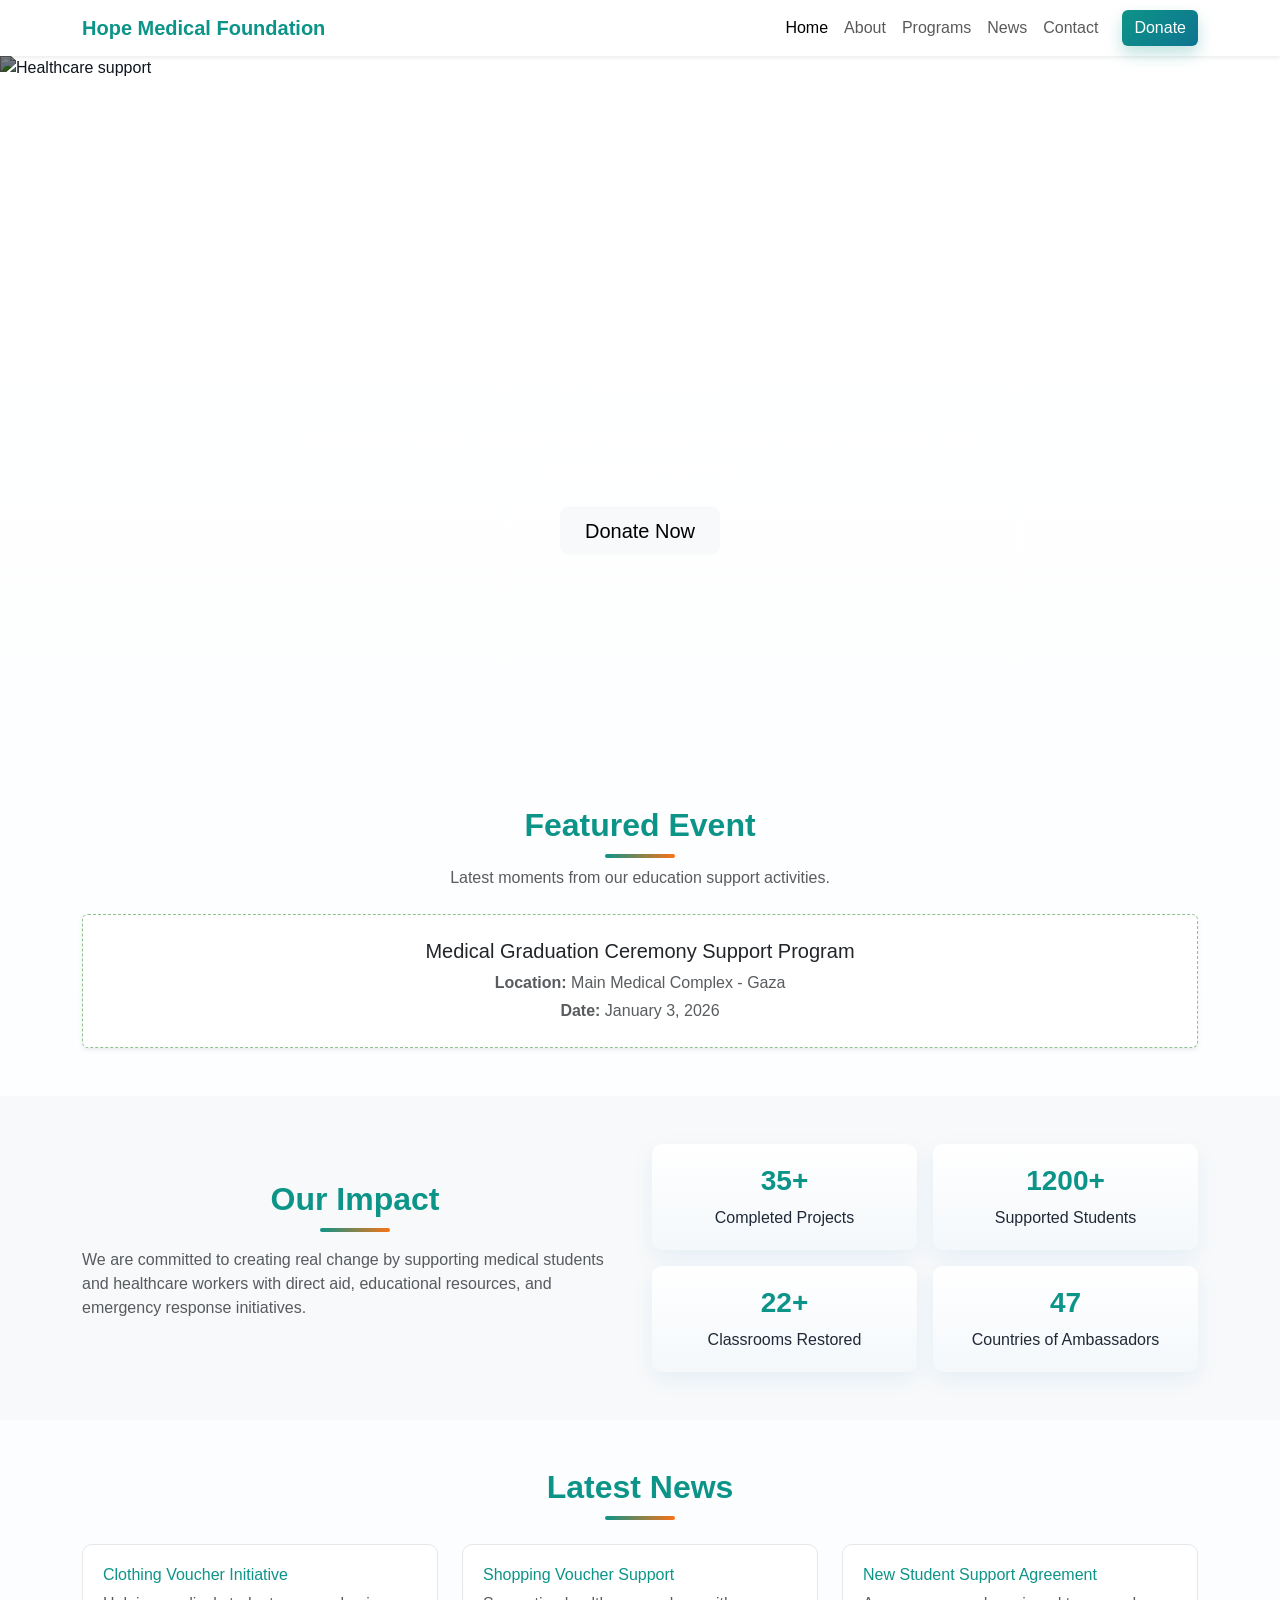
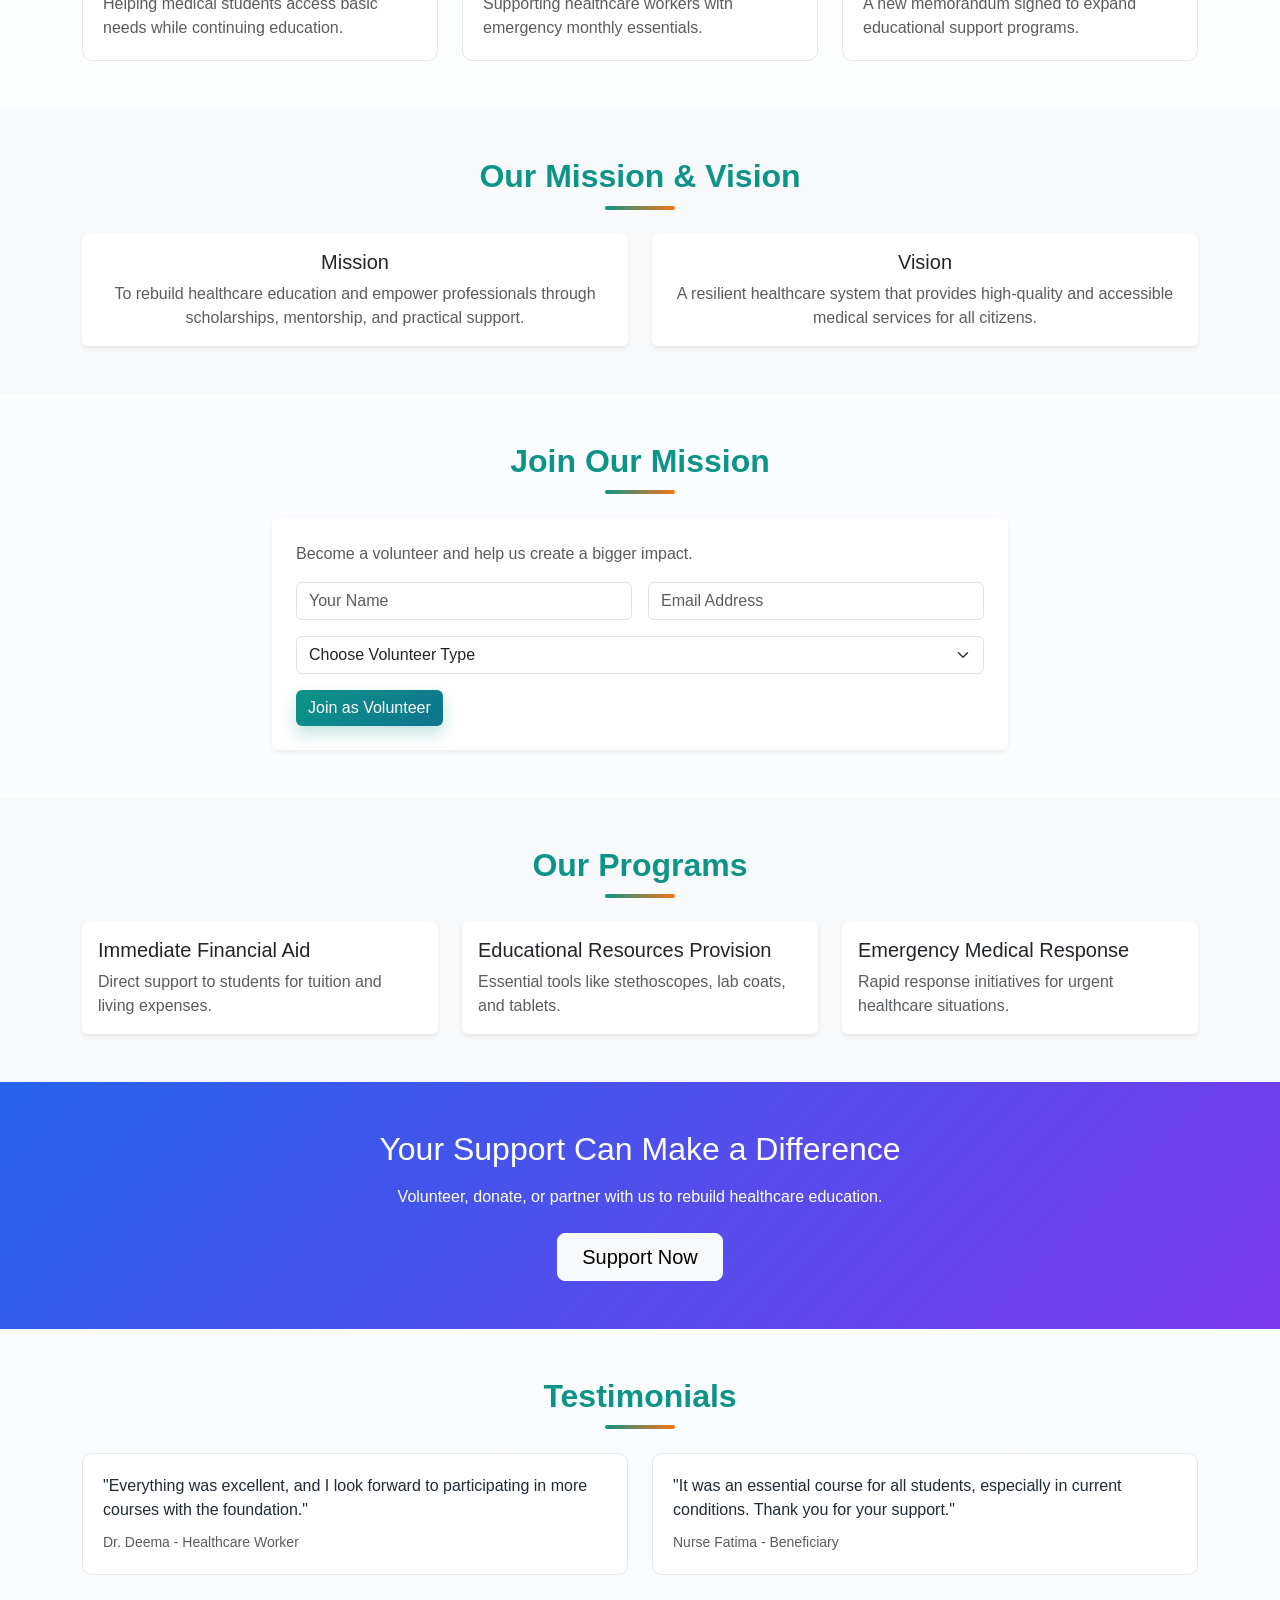
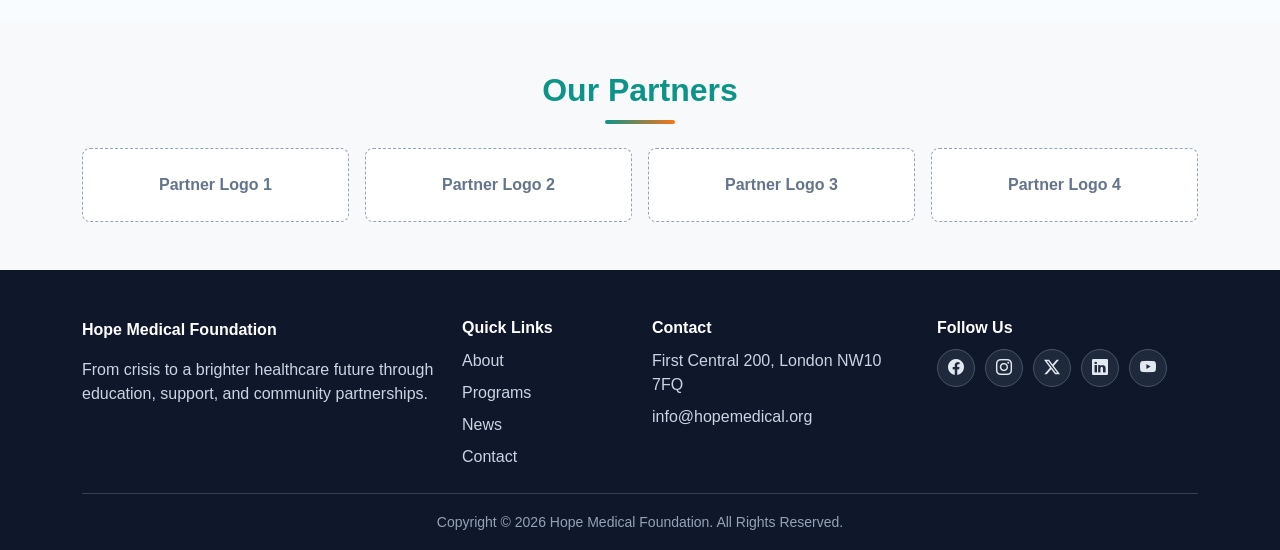
==== index.html @ 6186c9d5 "logo edit" ====
<!doctype html>
<html lang="en">
  <head>
    <meta charset="UTF-8" />
    <meta name="viewport" content="width=device-width, initial-scale=1.0" />
    <title>Hope Medical Foundation | Home</title>
    <link
      href="https://cdn.jsdelivr.net/npm/bootstrap@5.3.3/dist/css/bootstrap.min.css"
      rel="stylesheet"
    />
    <link
      rel="stylesheet"
      href="https://cdn.jsdelivr.net/npm/bootstrap-icons@1.11.3/font/bootstrap-icons.min.css"
    />
    <link rel="stylesheet" href="style.css" />
  </head>
  <body>
    <nav class="navbar navbar-expand-lg bg-white shadow-sm sticky-top">
      <div class="container">
        <!-- <img src="images/logo3.png" alt="PULSE Logo" class="logo"> -->
        <a class="navbar-brand fw-bold" href="index.html">Hope Medical Foundation</a>
        <button
          class="navbar-toggler"
          type="button"
          data-bs-toggle="collapse"
          data-bs-target="#mainNav"
          aria-controls="mainNav"
          aria-expanded="false"
          aria-label="Toggle navigation"
        >
          <span class="navbar-toggler-icon"></span>
        </button>
        <div class="collapse navbar-collapse" id="mainNav">
          <ul class="navbar-nav ms-auto mb-2 mb-lg-0">
            <li class="nav-item"><a class="nav-link active" href="index.html">Home</a></li>
            <li class="nav-item"><a class="nav-link" href="about.html">About</a></li>
            <li class="nav-item"><a class="nav-link" href="programs.html">Programs</a></li>
            <li class="nav-item"><a class="nav-link" href="news.html">News</a></li>
            <li class="nav-item"><a class="nav-link" href="contact.html">Contact</a></li>
          </ul>
          <a class="btn btn-primary ms-lg-3" href="donate.html">Donate</a>
        </div>
      </div>
    </nav>

    <header id="heroCarousel" class="carousel slide hero-carousel" data-bs-ride="carousel">
      <div class="carousel-inner">
        <div class="carousel-item active">
          <img
            src="https://images.unsplash.com/photo-1581594549595-35f6edc7b762?auto=format&fit=crop&w=1500&q=80"
            class="d-block w-100"
            alt="Healthcare support"
          />
          <div class="carousel-caption hero-overlay">
            <p class="small-title mb-2">Welcome to Hope Medical Foundation</p>
            <h1 class="display-5 fw-bold mb-3">
              From Crisis to a Stronger Healthcare Future
            </h1>
            <p class="lead mb-4 mx-auto hero-text">
              Supporting medical students and healthcare workers through education,
              aid, and practical training.
            </p>
            <a href="donate.html" class="btn btn-light btn-lg px-4">Donate Now</a>
          </div>
        </div>
        <div class="carousel-item">
          <img
            src="https://images.unsplash.com/photo-1579684385127-1ef15d508118?auto=format&fit=crop&w=1500&q=80"
            class="d-block w-100"
            alt="Medical education"
          />
          <div class="carousel-caption hero-overlay">
            <p class="small-title mb-2">Education Comes First</p>
            <h2 class="display-6 fw-bold mb-3">Empowering the Next Generation of Doctors</h2>
            <p class="lead mb-4 mx-auto hero-text">
              We provide financial support, medical tools, and mentorship to keep
              healthcare education moving forward.
            </p>
            <a href="donate.html" class="btn btn-light btn-lg px-4">Donate Now</a>
          </div>
        </div>
      </div>
      <button
        class="carousel-control-prev"
        type="button"
        data-bs-target="#heroCarousel"
        data-bs-slide="prev"
      >
        <span class="carousel-control-prev-icon" aria-hidden="true"></span>
        <span class="visually-hidden">Previous</span>
      </button>
      <button
        class="carousel-control-next"
        type="button"
        data-bs-target="#heroCarousel"
        data-bs-slide="next"
      >
        <span class="carousel-control-next-icon" aria-hidden="true"></span>
        <span class="visually-hidden">Next</span>
      </button>
    </header>

    <section class="py-5">
      <div class="container text-center">
        <h2 class="section-title mb-2">Featured Event</h2>
        <p class="text-muted mb-4">Latest moments from our education support activities.</p>
        <div class="card shadow-sm p-4" style="border: 1px dashed rgb(143, 194, 143);">
          <h5 class="mb-2">Medical Graduation Ceremony Support Program</h5>
          <p class="mb-1 text-muted"><strong>Location:</strong> Main Medical Complex - Gaza</p>
          <p class="mb-0 text-muted"><strong>Date:</strong> January 3, 2026</p>
        </div>
      </div>
    </section>

    <section class="py-5 bg-light">
      <div class="container">
        <div class="row g-4 align-items-center">
          <div class="col-lg-6">
            <h2 class="section-title mb-3">Our Impact</h2>
            <p class="text-muted">
              We are committed to creating real change by supporting medical students
              and healthcare workers with direct aid, educational resources, and
              emergency response initiatives.
            </p>
          </div>
          <div class="col-lg-6">
            <div class="row g-3">
              <div class="col-6"><div class="stat-box text-center"><h3>35+</h3><p class="mb-0">Completed Projects</p></div></div>
              <div class="col-6"><div class="stat-box text-center"><h3>1200+</h3><p class="mb-0">Supported Students</p></div></div>
              <div class="col-6"><div class="stat-box text-center"><h3>22+</h3><p class="mb-0">Classrooms Restored</p></div></div>
              <div class="col-6"><div class="stat-box text-center"><h3>47</h3><p class="mb-0">Countries of Ambassadors</p></div></div>
            </div>
          </div>
        </div>
      </div>
    </section>

    <section class="py-5">
      <div class="container">
        <h2 class="section-title text-center mb-4">Latest News</h2>
        <div class="row g-4">
          <div class="col-md-4"><article class="news-box h-100"><h6>Clothing Voucher Initiative</h6><p class="text-muted mb-0">Helping medical students access basic needs while continuing education.</p></article></div>
          <div class="col-md-4"><article class="news-box h-100"><h6>Shopping Voucher Support</h6><p class="text-muted mb-0">Supporting healthcare workers with emergency monthly essentials.</p></article></div>
          <div class="col-md-4"><article class="news-box h-100"><h6>New Student Support Agreement</h6><p class="text-muted mb-0">A new memorandum signed to expand educational support programs.</p></article></div>
        </div>
      </div>
    </section>

    <section class="py-5 bg-light">
      <div class="container text-center">
        <h2 class="section-title mb-4">Our Mission & Vision</h2>
        <div class="row g-4">
          <div class="col-md-6">
            <div class="card h-100 border-0 shadow-sm">
              <div class="card-body">
                <h5>Mission</h5>
                <p class="text-muted mb-0">
                  To rebuild healthcare education and empower professionals through
                  scholarships, mentorship, and practical support.
                </p>
              </div>
            </div>
          </div>
          <div class="col-md-6">
            <div class="card h-100 border-0 shadow-sm">
              <div class="card-body">
                <h5>Vision</h5>
                <p class="text-muted mb-0">
                  A resilient healthcare system that provides high-quality and
                  accessible medical services for all citizens.
                </p>
              </div>
            </div>
          </div>
        </div>
      </div>
    </section>

    <section class="py-5">
      <div class="container">
        <h2 class="section-title text-center mb-4">Join Our Mission</h2>
        <div class="row justify-content-center">
          <div class="col-lg-8">
            <div class="card border-0 shadow-sm p-4">
              <p class="text-muted">Become a volunteer and help us create a bigger impact.</p>
              <form class="row g-3">
                <div class="col-md-6">
                  <input type="text" class="form-control" placeholder="Your Name" required />
                </div>
                <div class="col-md-6">
                  <input type="email" class="form-control" placeholder="Email Address" required />
                </div>
                <div class="col-12">
                  <select class="form-select" required>
                    <option value="">Choose Volunteer Type</option>
                    <option>Individual Volunteer</option>
                    <option>Organization Partner</option>
                  </select>
                </div>
                <div class="col-12">
                  <button type="submit" class="btn btn-primary">Join as Volunteer</button>
                </div>
              </form>
            </div>
          </div>
        </div>
      </div>
    </section>

    <section class="py-5 bg-light">
      <div class="container">
        <h2 class="section-title text-center mb-4">Our Programs</h2>
        <div class="row g-4">
          <div class="col-md-4"><div class="card h-100 border-0 shadow-sm"><div class="card-body"><h5>Immediate Financial Aid</h5><p class="text-muted mb-0">Direct support to students for tuition and living expenses.</p></div></div></div>
          <div class="col-md-4"><div class="card h-100 border-0 shadow-sm"><div class="card-body"><h5>Educational Resources Provision</h5><p class="text-muted mb-0">Essential tools like stethoscopes, lab coats, and tablets.</p></div></div></div>
          <div class="col-md-4"><div class="card h-100 border-0 shadow-sm"><div class="card-body"><h5>Emergency Medical Response</h5><p class="text-muted mb-0">Rapid response initiatives for urgent healthcare situations.</p></div></div></div>
        </div>
      </div>
    </section>

    <section class="py-5 cta-section text-white text-center">
      <div class="container">
        <h2 class="mb-3">Your Support Can Make a Difference</h2>
        <p class="mb-4">Volunteer, donate, or partner with us to rebuild healthcare education.</p>
        <a class="btn btn-light btn-lg px-4" href="contact.html">Support Now</a>
      </div>
    </section>

    <section class="py-5">
      <div class="container">
        <h2 class="section-title text-center mb-4">Testimonials</h2>
        <div class="row g-4">
          <div class="col-md-6">
            <div class="news-box h-100">
              <p class="mb-2">
                "Everything was excellent, and I look forward to participating in
                more courses with the foundation."
              </p>
              <small class="text-muted">Dr. Deema - Healthcare Worker</small>
            </div>
          </div>
          <div class="col-md-6">
            <div class="news-box h-100">
              <p class="mb-2">
                "It was an essential course for all students, especially in current
                conditions. Thank you for your support."
              </p>
              <small class="text-muted">Nurse Fatima - Beneficiary</small>
            </div>
          </div>
        </div>
      </div>
    </section>

    <section class="py-5 bg-light">
      <div class="container text-center">
        <h2 class="section-title mb-4">Our Partners</h2>
        <div class="row g-3">
          <div class="col-6 col-md-3"><div class="partner-box">Partner Logo 1</div></div>
          <div class="col-6 col-md-3"><div class="partner-box">Partner Logo 2</div></div>
          <div class="col-6 col-md-3"><div class="partner-box">Partner Logo 3</div></div>
          <div class="col-6 col-md-3"><div class="partner-box">Partner Logo 4</div></div>
        </div>
      </div>
    </section>

    <footer class="site-footer pt-5 pb-3">
      <div class="container">
        <div class="row g-4">
          <div class="col-lg-4">
            <a class="footer-brand d-inline-block mb-3" href="index.html">Hope Medical Foundation</a>
            <p class="footer-text mb-0">
              From crisis to a brighter healthcare future through education, support,
              and community partnerships.
            </p>
          </div>
          <div class="col-6 col-lg-2">
            <h6 class="footer-title">Quick Links</h6>
            <div class="d-flex flex-column gap-2 footer-links">
              <a href="about.html">About</a>
              <a href="programs.html">Programs</a>
              <a href="news.html">News</a>
              <a href="contact.html">Contact</a>
            </div>
          </div>
          <div class="col-6 col-lg-3">
            <h6 class="footer-title">Contact</h6>
            <p class="footer-text mb-2">First Central 200, London NW10 7FQ</p>
            <p class="footer-text mb-0">info@hopemedical.org</p>
          </div>
          <div class="col-lg-3">
            <h6 class="footer-title">Follow Us</h6>
            <div class="social-links">
              <a class="social-icon" href="#" target="_blank" rel="noopener noreferrer" aria-label="Facebook"><i class="bi bi-facebook"></i></a>
              <a class="social-icon" href="#" target="_blank" rel="noopener noreferrer" aria-label="Instagram"><i class="bi bi-instagram"></i></a>
              <a class="social-icon" href="#" target="_blank" rel="noopener noreferrer" aria-label="Twitter X"><i class="bi bi-twitter-x"></i></a>
              <a class="social-icon" href="#" target="_blank" rel="noopener noreferrer" aria-label="LinkedIn"><i class="bi bi-linkedin"></i></a>
              <a class="social-icon" href="#" target="_blank" rel="noopener noreferrer" aria-label="YouTube"><i class="bi bi-youtube"></i></a>
            </div>
          </div>
        </div>
        <div class="footer-bottom mt-4 pt-3 text-center">
          <small>Copyright © 2026 Hope Medical Foundation. All Rights Reserved.</small>
        </div>
      </div>
    </footer>

    <script src="https://cdn.jsdelivr.net/npm/bootstrap@5.3.3/dist/js/bootstrap.bundle.min.js"></script>
    <script src="script.js"></script>
  </body>
</html>
---- style.css ----
:root {
  --primary-color: #0d9488;
  --secondary-color: #06b6d4;
  --accent-color: #f97316;
  --bg-soft: #f4f8fb;
  --text-dark: #1f2937;
}

body {
  font-family: Arial, sans-serif;
  color: var(--text-dark);
  background: linear-gradient(180deg, #ffffff 0%, #f8fbff 100%);
}

.page-header {
  background: linear-gradient(135deg, #0f766e, #0284c7);
}

.navbar-brand {
  color: var(--primary-color) !important;
}

.hero-section {
  min-height: 70vh;
  background: linear-gradient(135deg, var(--primary-color), var(--secondary-color));
  padding: 90px 0;
}

.hero-carousel .carousel-item img {
  height: 78vh;
  object-fit: cover;
  filter: brightness(0.5) saturate(1.1);
}

.hero-overlay {
  bottom: 50%;
  transform: translateY(50%);
  animation: fadeUp 0.9s ease;
}

.logo {
  width: 200px;
  height: 150px;
  /* border-radius: 100%; */
  padding: 10px;
}

.small-title {
  text-transform: uppercase;
  letter-spacing: 1px;
  font-weight: 700;
  opacity: 0.9;
}

.hero-text {
  max-width: 700px;
}

.section-title {
  color: var(--primary-color);
  font-weight: 700;
  position: relative;
  text-align: center;
}

.section-title::after {
  content: "";
  display: block;
  width: 70px;
  height: 4px;
  border-radius: 4px;
  margin: 10px auto 0;
  background: linear-gradient(90deg, var(--primary-color), var(--accent-color));
}

.stat-box {
  background: linear-gradient(180deg, #ffffff, var(--bg-soft));
  border-radius: 10px;
  padding: 20px 10px;
  box-shadow: 0 8px 22px rgba(2, 132, 199, 0.08);
  transition: transform 0.25s ease, box-shadow 0.25s ease;
}

.stat-box:hover {
  transform: translateY(-4px);
  box-shadow: 0 16px 28px rgba(2, 132, 199, 0.18);
}

.stat-box h3 {
  color: var(--primary-color);
  font-weight: 700;
}

.news-box {
  background: #fff;
  border: 1px solid #e5e7eb;
  border-radius: 10px;
  padding: 20px;
  transition: transform 0.25s ease, box-shadow 0.25s ease;
}

.news-box:hover {
  transform: translateY(-5px);
  box-shadow: 0 14px 24px rgba(15, 118, 110, 0.15);
}

.news-box h6 {
  color: var(--primary-color);
}

.partner-box {
  background: #fff;
  border: 1px dashed #94a3b8;
  border-radius: 8px;
  padding: 24px 12px;
  color: #64748b;
  font-weight: 700;
  transition: all 0.25s ease;
}

.partner-box:hover {
  background: #f8fafc;
  border-color: var(--secondary-color);
  color: #0f172a;
}

.cta-section {
  background: linear-gradient(135deg, #2563eb, #7c3aed);
}

.btn-primary {
  background: linear-gradient(135deg, var(--primary-color), #0e7490);
  border: none;
  box-shadow: 0 8px 16px rgba(13, 148, 136, 0.25);
  transition: all 0.25s ease;
}

.btn-primary:hover {
  transform: translateY(-2px);
  box-shadow: 0 12px 22px rgba(13, 148, 136, 0.35);
  background: linear-gradient(135deg, #0f766e, #0369a1);
}

.site-footer {
  background-color: #0f172a;
}

.footer-brand {
  color: #ffffff;
  font-weight: 700;
  text-decoration: none;
}

.footer-text {
  color: #cbd5e1;
}

.footer-title {
  color: #ffffff;
  font-weight: 700;
  margin-bottom: 12px;
}

.footer-links a,
.social-links a {
  color: #cbd5e1;
  text-decoration: none;
}

.footer-links a:hover,
.social-links a:hover {
  color: #ffffff;
}

.social-links {
  display: flex;
  gap: 10px;
  flex-wrap: wrap;
}

.social-icon {
  width: 38px;
  height: 38px;
  border-radius: 50%;
  display: inline-flex;
  align-items: center;
  justify-content: center;
  border: 1px solid #475569;
  background: #1e293b;
  color: #e2e8f0 !important;
  transition: all 0.25s ease;
}

.social-icon:hover {
  border-color: var(--secondary-color);
  background: linear-gradient(135deg, var(--primary-color), var(--secondary-color));
  color: #ffffff !important;
  transform: translateY(-2px);
}

.footer-bottom {
  border-top: 1px solid #334155;
  color: #94a3b8;
}

.card {
  transition: transform 0.25s ease, box-shadow 0.25s ease;
}

.card:hover {
  transform: translateY(-5px);
  box-shadow: 0 18px 28px rgba(2, 132, 199, 0.14) !important;
}

.reveal {
  opacity: 0;
  transform: translateY(22px);
  transition: opacity 0.6s ease, transform 0.6s ease;
}

.reveal.visible {
  opacity: 1;
  transform: translateY(0);
}

@keyframes fadeUp {
  from {
    opacity: 0;
    transform: translateY(55%);
  }
  to {
    opacity: 1;
    transform: translateY(50%);
  }
}

@media (max-width: 768px) {
  .hero-carousel .carousel-item img {
    height: 65vh;
  }

  .hero-overlay {
    bottom: 45%;
  }
}
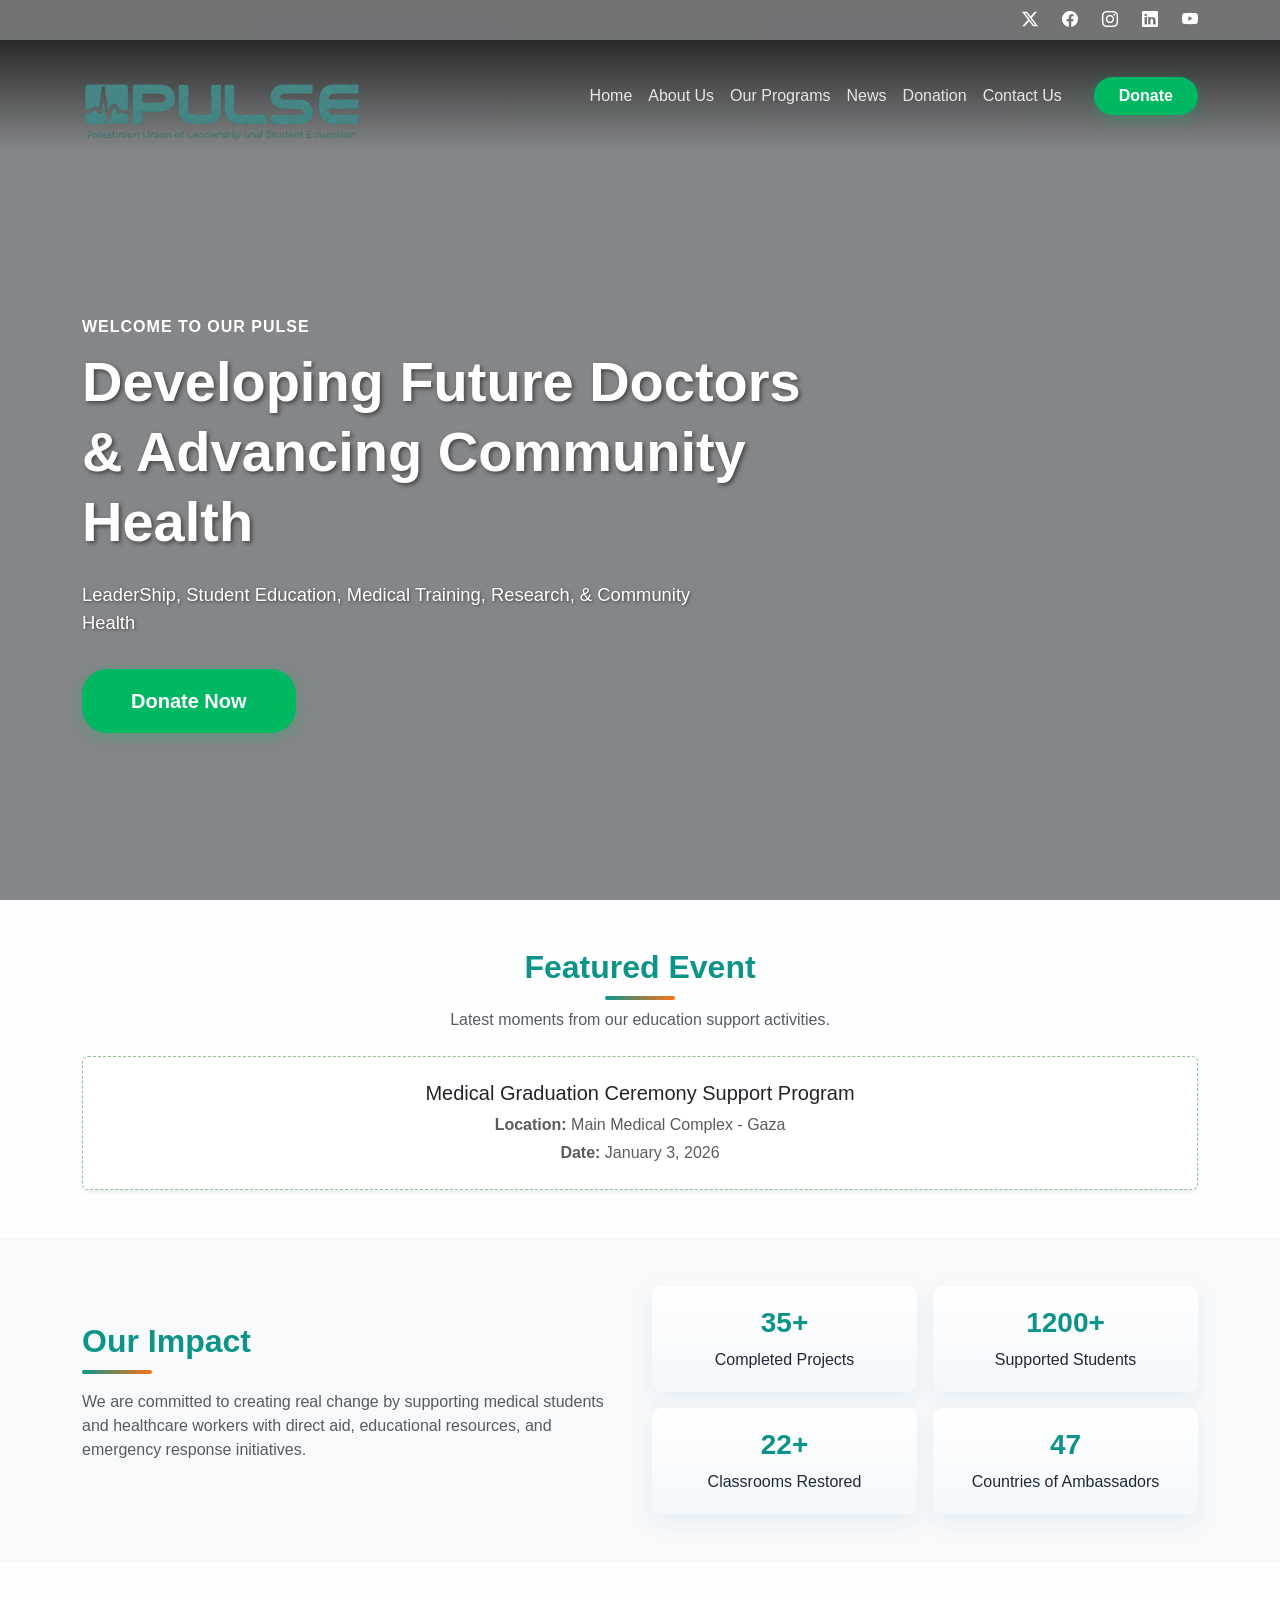
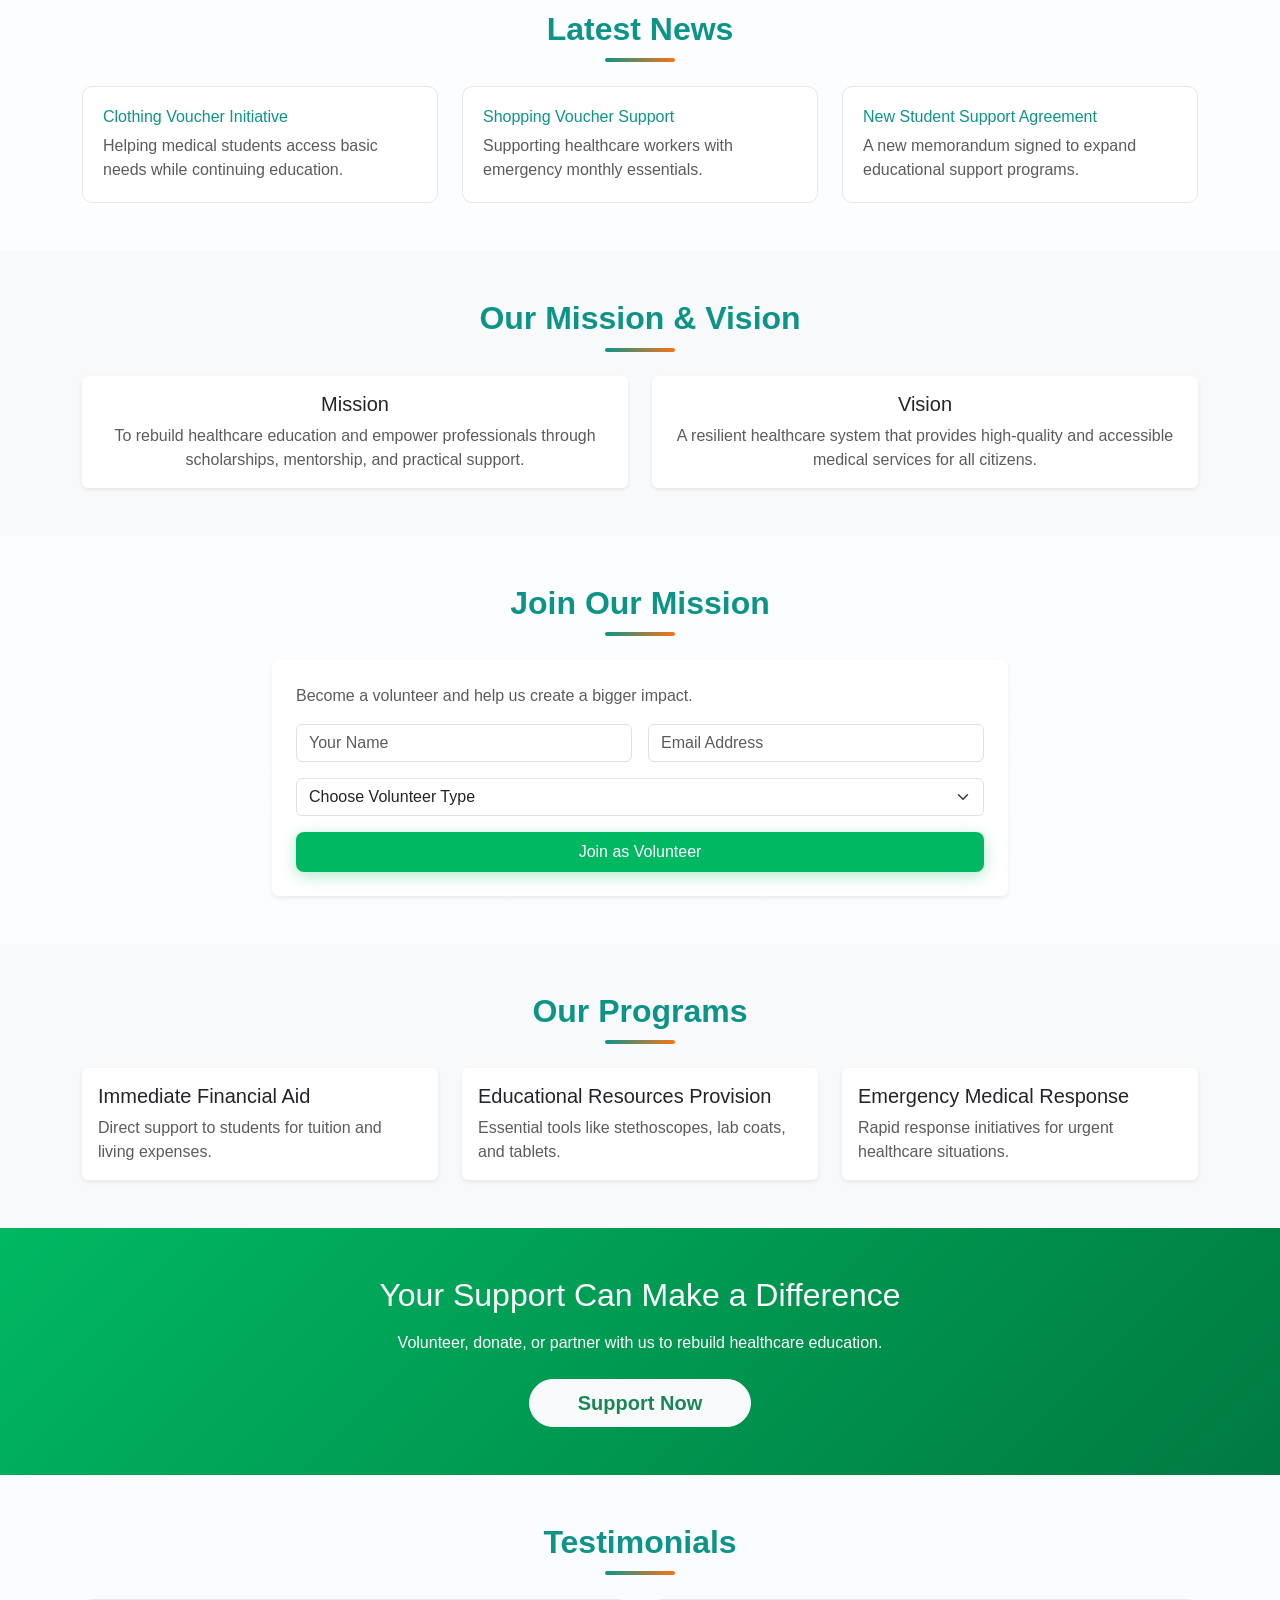
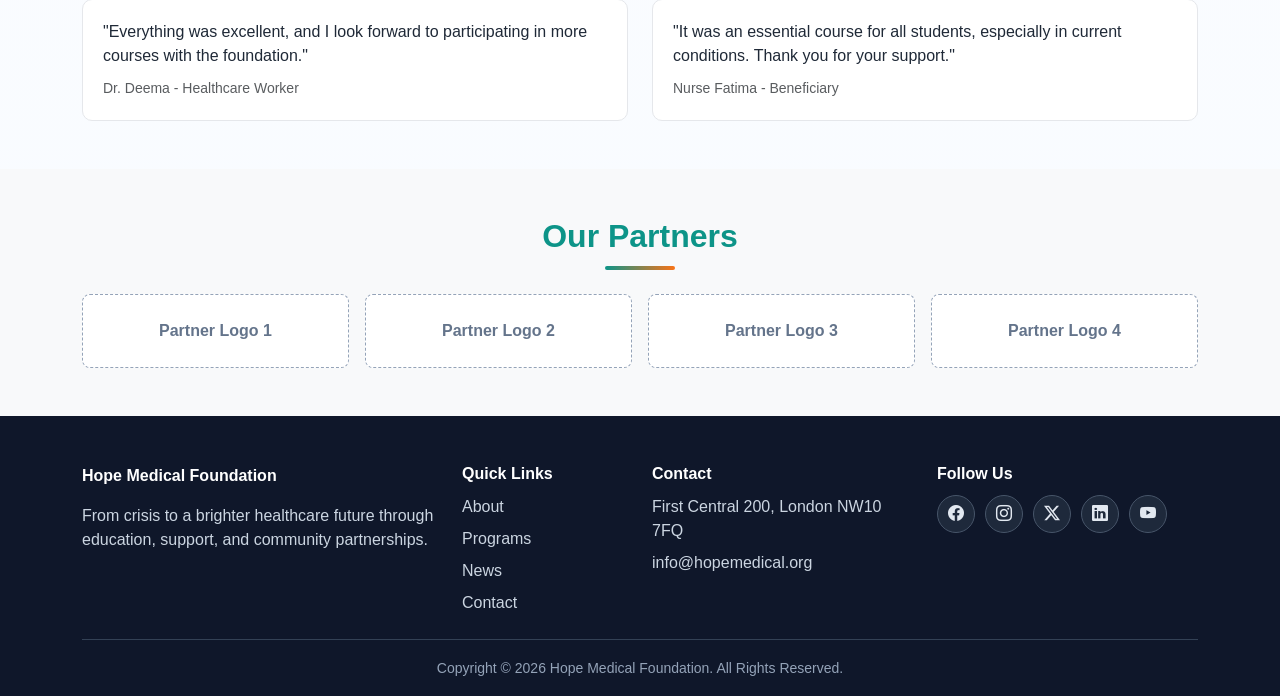
==== commit 6f0f8fd5: "header (hero) section edit" ====
--- a/index.html
+++ b/index.html
@@ -15,10 +15,20 @@
     <link rel="stylesheet" href="style.css" />
   </head>
   <body>
-    <nav class="navbar navbar-expand-lg bg-white shadow-sm sticky-top">
-      <div class="container">
-        <!-- <img src="images/logo3.png" alt="PULSE Logo" class="logo"> -->
-        <a class="navbar-brand fw-bold" href="index.html">Hope Medical Foundation</a>
+    
+    <div class="top-bar position-absolute w-100 z-3 py-2 px-4 border-bottom border-light border-opacity-25" style="top: 0; background: rgba(0,0,0,0.15);">
+      <div class="container d-flex justify-content-end">
+        <a href="#" class="text-white text-decoration-none ms-4"><i class="bi bi-twitter-x"></i></a>
+        <a href="#" class="text-white text-decoration-none ms-4"><i class="bi bi-facebook"></i></a>
+        <a href="#" class="text-white text-decoration-none ms-4"><i class="bi bi-instagram"></i></a>
+        <a href="#" class="text-white text-decoration-none ms-4"><i class="bi bi-linkedin"></i></a>
+        <a href="#" class="text-white text-decoration-none ms-4"><i class="bi bi-youtube"></i></a>
+      </div>
+    </div>
+
+    <nav class="navbar navbar-dark navbar-expand-lg bg-transparent position-absolute w-100 z-3 py-3" style="top: 40px;">
+      <div class="container">
+        <a href="index.html" class="logo"><img src="images/logo5.png" alt="PULSE Logo" class="logo"></a>
         <button
           class="navbar-toggler"
           type="button"
@@ -33,71 +43,38 @@
         <div class="collapse navbar-collapse" id="mainNav">
           <ul class="navbar-nav ms-auto mb-2 mb-lg-0">
             <li class="nav-item"><a class="nav-link active" href="index.html">Home</a></li>
-            <li class="nav-item"><a class="nav-link" href="about.html">About</a></li>
-            <li class="nav-item"><a class="nav-link" href="programs.html">Programs</a></li>
+            <li class="nav-item"><a class="nav-link" href="about.html">About Us</a></li>
+            <li class="nav-item"><a class="nav-link" href="programs.html">Our Programs</a></li>
             <li class="nav-item"><a class="nav-link" href="news.html">News</a></li>
-            <li class="nav-item"><a class="nav-link" href="contact.html">Contact</a></li>
+            <li class="nav-item"><a class="nav-link" href="donate.html">Donation</a></li>
+            <li class="nav-item"><a class="nav-link" href="contact.html">Contact Us</a></li>
           </ul>
-          <a class="btn btn-primary ms-lg-3" href="donate.html">Donate</a>
+          <a class="btn btn-custom-green ms-lg-4 px-4 fw-bold" href="donate.html">Donate</a>
         </div>
       </div>
     </nav>
 
-    <header id="heroCarousel" class="carousel slide hero-carousel" data-bs-ride="carousel">
-      <div class="carousel-inner">
-        <div class="carousel-item active">
-          <img
-            src="https://images.unsplash.com/photo-1581594549595-35f6edc7b762?auto=format&fit=crop&w=1500&q=80"
-            class="d-block w-100"
-            alt="Healthcare support"
-          />
-          <div class="carousel-caption hero-overlay">
-            <p class="small-title mb-2">Welcome to Hope Medical Foundation</p>
-            <h1 class="display-5 fw-bold mb-3">
-              From Crisis to a Stronger Healthcare Future
+<header class="hero-video-section position-relative min-vh-100 d-flex align-items-center overflow-hidden pb-5">      <video autoplay loop muted playsinline class="position-absolute w-100 h-100 object-fit-cover z-0" style="top: 0; left: 0; object-fit: cover;">
+        <source src="videos/IMG_7730 2.MOV" type="video/mp4">
+        Your browser does not support the video tag.
+      </video>
+
+      <div class="position-absolute w-100 h-100 bg-dark z-1" style="opacity: 0.55; top: 0; left: 0;"></div>
+
+      <div class="container position-relative z-2 text-white text-start" style="padding-top: 100px;">
+        <div class="row">
+          <div class="col-lg-8 col-md-10 mt-5 pt-5">
+            <p class="mb-2 fw-bold text-uppercase" style="letter-spacing: 1px;">Welcome to Our Pulse</p>
+            <h1 class="display-4 fw-bold mb-4 lh-sm" style="text-shadow: 2px 2px 4px rgba(0,0,0,0.5);">
+              Developing Future Doctors & Advancing Community Health
             </h1>
-            <p class="lead mb-4 mx-auto hero-text">
-              Supporting medical students and healthcare workers through education,
-              aid, and practical training.
+            <p class="lead mb-4 fw-normal" style="max-width: 650px; font-size: 1.15rem; text-shadow: 1px 1px 3px rgba(0,0,0,0.5);">
+              LeaderShip, Student Education, Medical Training, Research, & Community Health
             </p>
-            <a href="donate.html" class="btn btn-light btn-lg px-4">Donate Now</a>
-          </div>
-        </div>
-        <div class="carousel-item">
-          <img
-            src="https://images.unsplash.com/photo-1579684385127-1ef15d508118?auto=format&fit=crop&w=1500&q=80"
-            class="d-block w-100"
-            alt="Medical education"
-          />
-          <div class="carousel-caption hero-overlay">
-            <p class="small-title mb-2">Education Comes First</p>
-            <h2 class="display-6 fw-bold mb-3">Empowering the Next Generation of Doctors</h2>
-            <p class="lead mb-4 mx-auto hero-text">
-              We provide financial support, medical tools, and mentorship to keep
-              healthcare education moving forward.
-            </p>
-            <a href="donate.html" class="btn btn-light btn-lg px-4">Donate Now</a>
-          </div>
-        </div>
-      </div>
-      <button
-        class="carousel-control-prev"
-        type="button"
-        data-bs-target="#heroCarousel"
-        data-bs-slide="prev"
-      >
-        <span class="carousel-control-prev-icon" aria-hidden="true"></span>
-        <span class="visually-hidden">Previous</span>
-      </button>
-      <button
-        class="carousel-control-next"
-        type="button"
-        data-bs-target="#heroCarousel"
-        data-bs-slide="next"
-      >
-        <span class="carousel-control-next-icon" aria-hidden="true"></span>
-        <span class="visually-hidden">Next</span>
-      </button>
+            <a href="donate.html" class="btn btn-custom-green btn-lg px-5 py-3 fw-bold mt-2">Donate Now</a>
+          </div>
+        </div>
+      </div>
     </header>
 
     <section class="py-5">
@@ -116,7 +93,7 @@
       <div class="container">
         <div class="row g-4 align-items-center">
           <div class="col-lg-6">
-            <h2 class="section-title mb-3">Our Impact</h2>
+            <h2 class="section-title mb-3 text-start">Our Impact</h2>
             <p class="text-muted">
               We are committed to creating real change by supporting medical students
               and healthcare workers with direct aid, educational resources, and
@@ -198,7 +175,7 @@
                   </select>
                 </div>
                 <div class="col-12">
-                  <button type="submit" class="btn btn-primary">Join as Volunteer</button>
+                  <button type="submit" class="btn btn-custom-green border-0 w-100 py-2 rounded-3">Join as Volunteer</button>
                 </div>
               </form>
             </div>
@@ -218,11 +195,11 @@
       </div>
     </section>
 
-    <section class="py-5 cta-section text-white text-center">
+    <section class="py-5 cta-section text-white text-center" style="background: linear-gradient(135deg, #00b862, #007a41);">
       <div class="container">
         <h2 class="mb-3">Your Support Can Make a Difference</h2>
         <p class="mb-4">Volunteer, donate, or partner with us to rebuild healthcare education.</p>
-        <a class="btn btn-light btn-lg px-4" href="contact.html">Support Now</a>
+        <a class="btn btn-light text-success btn-lg px-5 rounded-pill fw-bold" href="contact.html">Support Now</a>
       </div>
     </section>
 
@@ -308,4 +285,4 @@
     <script src="https://cdn.jsdelivr.net/npm/bootstrap@5.3.3/dist/js/bootstrap.bundle.min.js"></script>
     <script src="script.js"></script>
   </body>
-</html>
+</html>
--- a/style.css
+++ b/style.css
@@ -39,10 +39,29 @@
 }
 
 .logo {
-  width: 200px;
-  height: 150px;
-  /* border-radius: 100%; */
-  padding: 10px;
+  padding-top: 10px;
+  height: 80px; 
+  width: auto;
+  object-fit: contain;
+  /* الخدعة هنا: سنقوم بتكبير الصورة 3 أضعاف لتجاهل المساحة الشفافة */
+  /* transform: scale(4.5);  */
+  transform-origin: left center; /* نجعل التكبير يبدأ من اليسار لكي لا يتداخل مع الروابط */
+}
+
+.navbar.bg-transparent {
+  background: linear-gradient(to bottom, rgba(0, 0, 0, 0.7) 0%, rgba(0, 0, 0, 0) 100%) !important;
+}
+
+/* تحسين مظهر الروابط عند تمرير الماوس */
+.navbar-dark .navbar-nav .nav-link {
+  color: rgba(255, 255, 255, 0.85);
+  font-weight: 500;
+  transition: 0.3s ease;
+}
+
+.navbar-dark .navbar-nav .nav-link:hover {
+  color: #ffffff;
+  transform: translateY(-1px);
 }
 
 .small-title {
@@ -243,3 +262,39 @@
     bottom: 45%;
   }
 }
+
+
+
+
+
+/* ////////////// */
+
+/* =========================================
+   التعديلات الجديدة (تصميم مؤسسة سمير)
+========================================= */
+
+/* زر التبرع الأخضر المميز */
+.btn-custom-green {
+  background-color: #00b862;
+  color: white !important;
+  border-radius: 25px;
+  transition: all 0.3s ease;
+  box-shadow: 0 4px 15px rgba(0, 184, 98, 0.3);
+}
+
+.btn-custom-green:hover {
+  background-color: #009a52;
+  transform: translateY(-2px);
+  box-shadow: 0 6px 20px rgba(0, 184, 98, 0.4);
+}
+
+/* تنسيق فيديو الخلفية */
+.object-fit-cover {
+  object-fit: cover;
+}
+
+/* تعديل عناوين الأقسام لتكون على اليسار بدلاً من المنتصف في الصفحات الداخلية */
+.section-title.text-start::after {
+  margin: 10px 0 0 0; /* نقل الخط الزخرفي لليسار */
+}
+
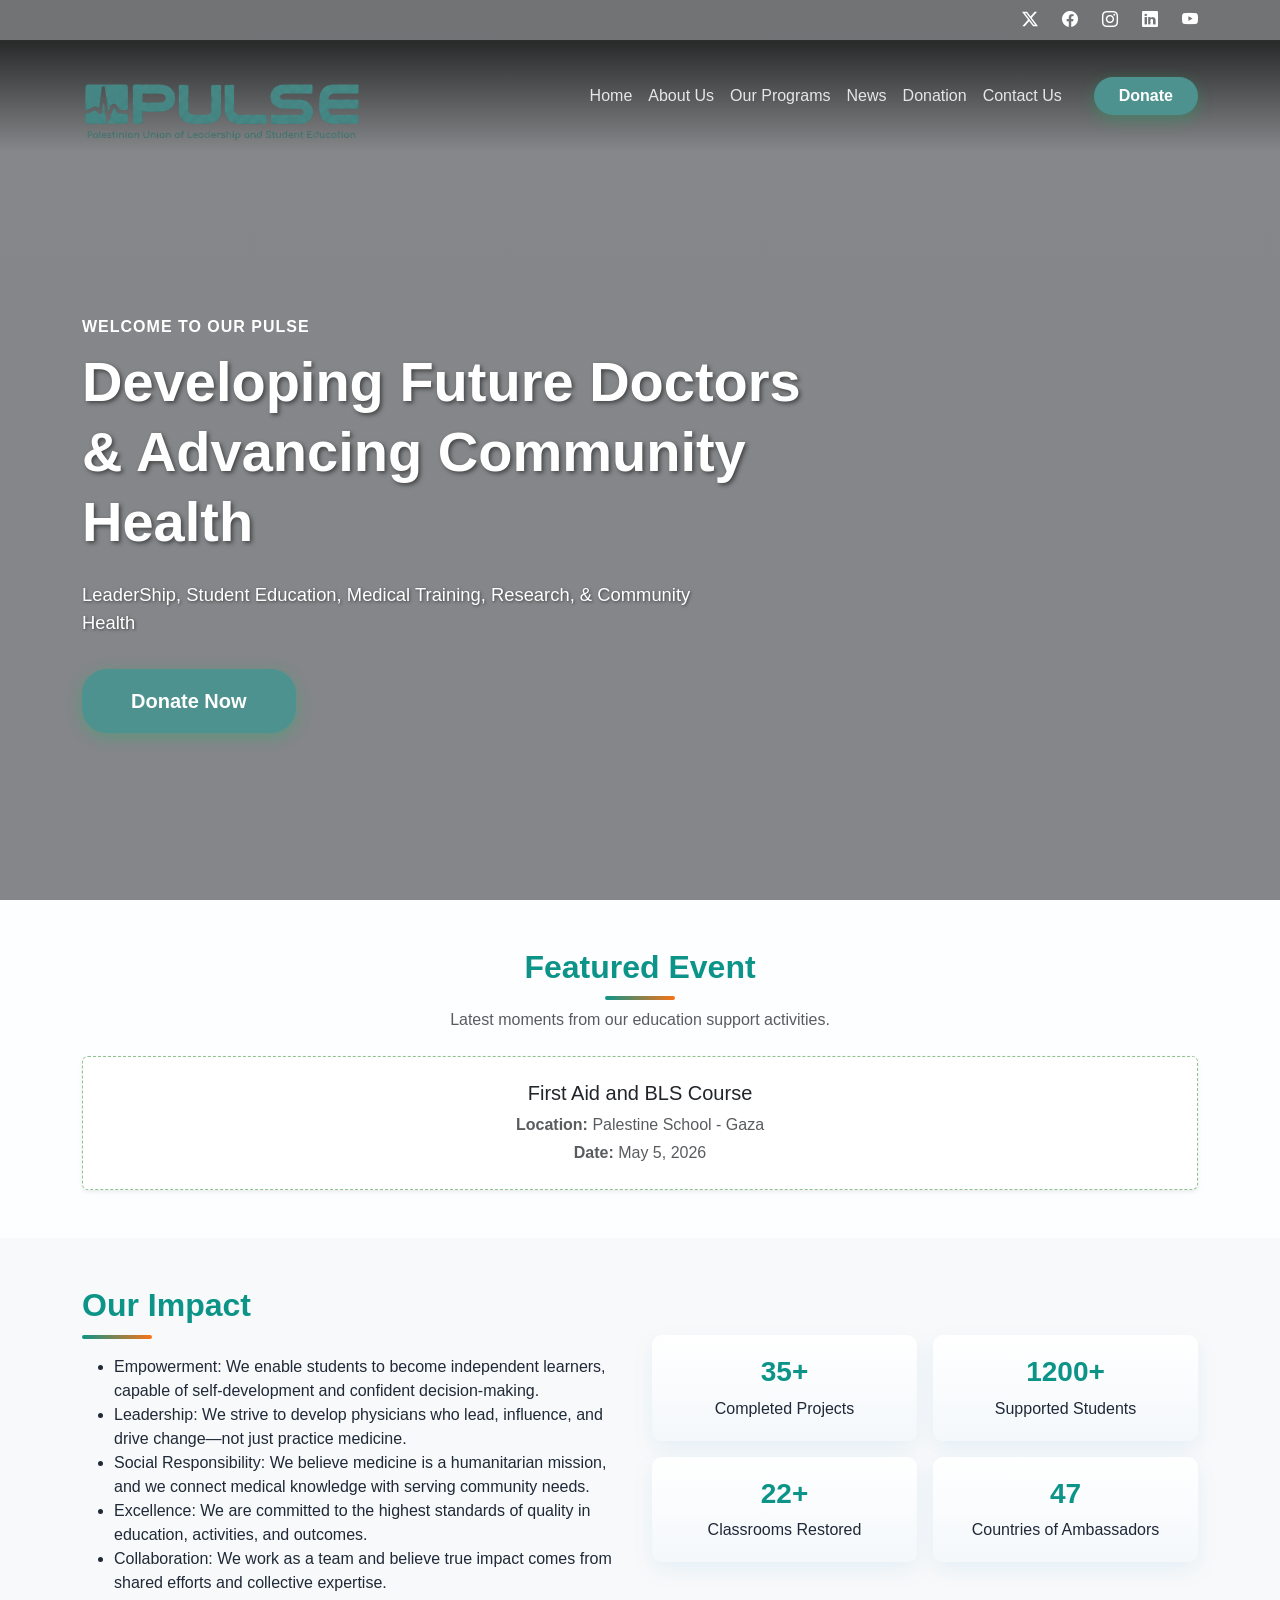
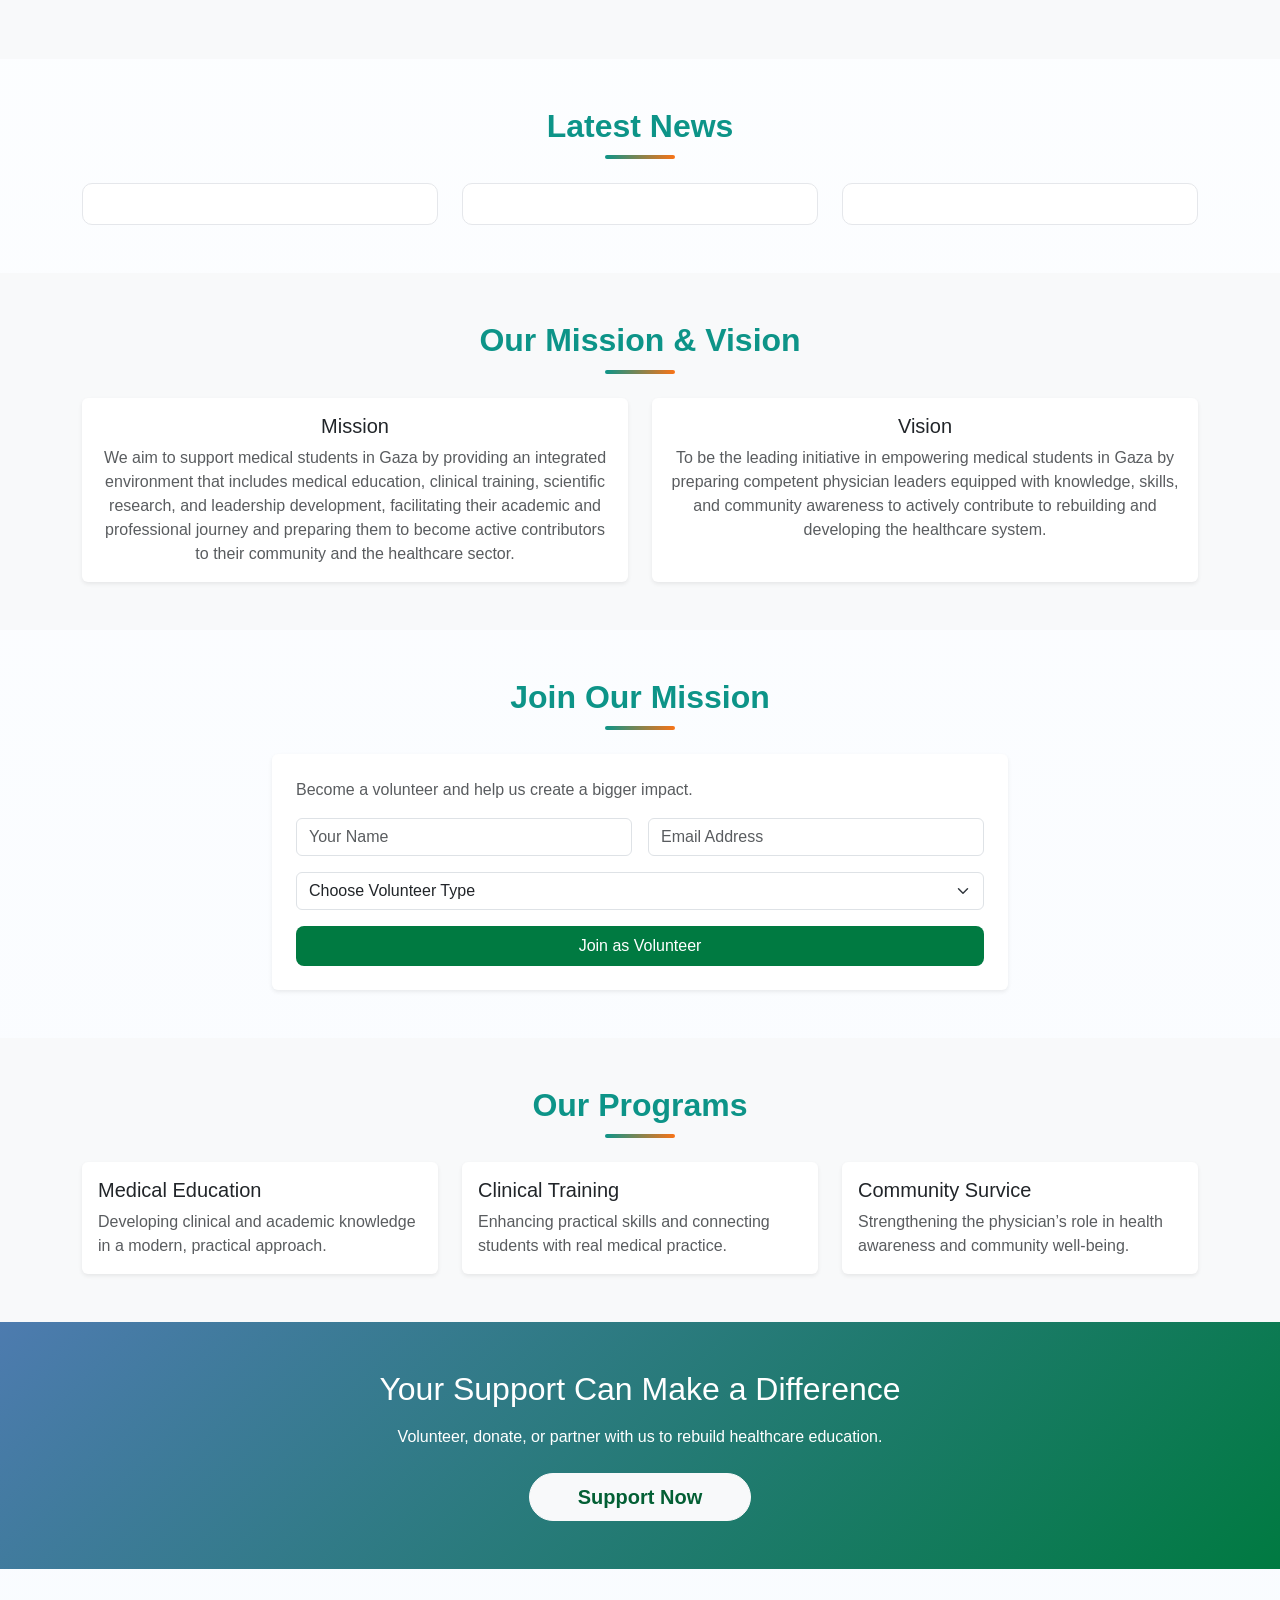
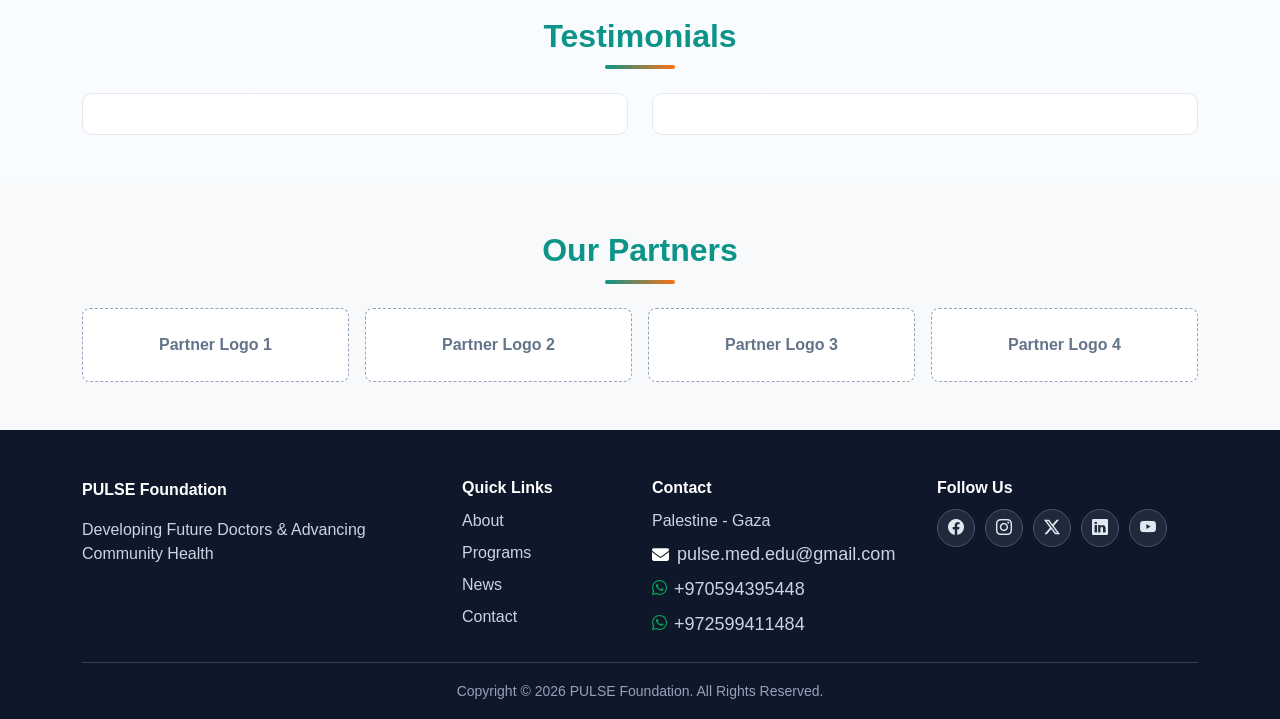
==== commit 4a019832: "general edit" ====
--- a/index.html
+++ b/index.html
@@ -1,288 +1,404 @@
 <!doctype html>
 <html lang="en">
-  <head>
-    <meta charset="UTF-8" />
-    <meta name="viewport" content="width=device-width, initial-scale=1.0" />
-    <title>Hope Medical Foundation | Home</title>
-    <link
-      href="https://cdn.jsdelivr.net/npm/bootstrap@5.3.3/dist/css/bootstrap.min.css"
-      rel="stylesheet"
-    />
-    <link
-      rel="stylesheet"
-      href="https://cdn.jsdelivr.net/npm/bootstrap-icons@1.11.3/font/bootstrap-icons.min.css"
-    />
-    <link rel="stylesheet" href="style.css" />
-  </head>
-  <body>
-    
-    <div class="top-bar position-absolute w-100 z-3 py-2 px-4 border-bottom border-light border-opacity-25" style="top: 0; background: rgba(0,0,0,0.15);">
-      <div class="container d-flex justify-content-end">
-        <a href="#" class="text-white text-decoration-none ms-4"><i class="bi bi-twitter-x"></i></a>
-        <a href="#" class="text-white text-decoration-none ms-4"><i class="bi bi-facebook"></i></a>
-        <a href="#" class="text-white text-decoration-none ms-4"><i class="bi bi-instagram"></i></a>
-        <a href="#" class="text-white text-decoration-none ms-4"><i class="bi bi-linkedin"></i></a>
-        <a href="#" class="text-white text-decoration-none ms-4"><i class="bi bi-youtube"></i></a>
-      </div>
-    </div>
-
-    <nav class="navbar navbar-dark navbar-expand-lg bg-transparent position-absolute w-100 z-3 py-3" style="top: 40px;">
-      <div class="container">
-        <a href="index.html" class="logo"><img src="images/logo5.png" alt="PULSE Logo" class="logo"></a>
-        <button
-          class="navbar-toggler"
-          type="button"
-          data-bs-toggle="collapse"
-          data-bs-target="#mainNav"
-          aria-controls="mainNav"
-          aria-expanded="false"
-          aria-label="Toggle navigation"
-        >
-          <span class="navbar-toggler-icon"></span>
-        </button>
-        <div class="collapse navbar-collapse" id="mainNav">
-          <ul class="navbar-nav ms-auto mb-2 mb-lg-0">
-            <li class="nav-item"><a class="nav-link active" href="index.html">Home</a></li>
-            <li class="nav-item"><a class="nav-link" href="about.html">About Us</a></li>
-            <li class="nav-item"><a class="nav-link" href="programs.html">Our Programs</a></li>
-            <li class="nav-item"><a class="nav-link" href="news.html">News</a></li>
-            <li class="nav-item"><a class="nav-link" href="donate.html">Donation</a></li>
-            <li class="nav-item"><a class="nav-link" href="contact.html">Contact Us</a></li>
+
+<head>
+  <meta charset="UTF-8" />
+  <meta name="viewport" content="width=device-width, initial-scale=1.0" />
+  <title>PULSE Foundation | Home</title>
+  <link href="https://cdn.jsdelivr.net/npm/bootstrap@5.3.3/dist/css/bootstrap.min.css" rel="stylesheet" />
+  <link rel="stylesheet" href="https://cdn.jsdelivr.net/npm/bootstrap-icons@1.11.3/font/bootstrap-icons.min.css" />
+  <link rel="stylesheet" href="style.css" />
+  <link rel="stylesheet" href="https://cdnjs.cloudflare.com/ajax/libs/font-awesome/6.5.1/css/all.min.css">
+</head>
+
+<body>
+
+  <div class="top-bar position-absolute w-100 z-3 py-2 px-4 border-bottom border-light border-opacity-25"
+    style="top: 0; background: rgba(0,0,0,0.15);">
+    <div class="container d-flex justify-content-end">
+      <a href="#" class="text-white text-decoration-none ms-4"><i class="bi bi-twitter-x"></i></a>
+      <a href="#" class="text-white text-decoration-none ms-4"><i class="bi bi-facebook"></i></a>
+      <a href="https://www.instagram.com/pulse_committee?igsh=MXJ5bHluN2hwMnlrMA==" 
+        target="_blank" rel="noopener noreferrer" 
+        class="text-white text-decoration-none ms-4">
+        <i class="bi bi-instagram"></i>
+      </a>
+      <a href="#" class="text-white text-decoration-none ms-4"><i class="bi bi-linkedin"></i></a>
+      <a href="#" class="text-white text-decoration-none ms-4"><i class="bi bi-youtube"></i></a>
+    </div>
+  </div>
+
+  <nav class="navbar navbar-dark navbar-expand-lg bg-transparent position-absolute w-100 z-3 py-3" style="top: 40px;">
+    <div class="container">
+      <a href="index.html" class="logo"><img src="images/logo-green.png" alt="PULSE Logo" class="logo"></a>
+      <button class="navbar-toggler" type="button" data-bs-toggle="collapse" data-bs-target="#mainNav"
+        aria-controls="mainNav" aria-expanded="false" aria-label="Toggle navigation">
+        <span class="navbar-toggler-icon"></span>
+      </button>
+      <div class="collapse navbar-collapse" id="mainNav">
+        <ul class="navbar-nav ms-auto mb-2 mb-lg-0">
+          <li class="nav-item"><a class="nav-link active" href="index.html">Home</a></li>
+          <li class="nav-item"><a class="nav-link" href="about.html">About Us</a></li>
+          <li class="nav-item"><a class="nav-link" href="programs.html">Our Programs</a></li>
+          <li class="nav-item"><a class="nav-link" href="news.html">News</a></li>
+          <li class="nav-item"><a class="nav-link" href="donate.html">Donation</a></li>
+          <li class="nav-item"><a class="nav-link" href="contact.html">Contact Us</a></li>
+        </ul>
+        <a style="background-color: #4D928F;" class="btn btn-custom-green ms-lg-4 px-4 fw-bold"
+          href="donate.html">Donate</a>
+      </div>
+    </div>
+  </nav>
+
+  <header class="hero-video-section position-relative min-vh-100 d-flex align-items-center overflow-hidden pb-5">
+    <video autoplay loop muted playsinline class="position-absolute w-100 h-100 object-fit-cover z-0"
+      style="top: 0; left: 0; object-fit: cover;">
+      <source src="videos/IMG_7730 2.MOV" type="video/mp4">
+      Your browser does not support the video tag.
+    </video>
+
+    <div class="position-absolute w-100 h-100 bg-dark z-1" style="opacity: 0.55; top: 0; left: 0;"></div>
+
+    <div class="container position-relative z-2 text-white text-start" style="padding-top: 100px;">
+      <div class="row">
+        <div class="col-lg-8 col-md-10 mt-5 pt-5">
+          <p class="mb-2 fw-bold text-uppercase" style="letter-spacing: 1px;">Welcome to Our Pulse</p>
+          <h1 class="display-4 fw-bold mb-4 lh-sm" style="text-shadow: 2px 2px 4px rgba(0,0,0,0.5);">
+            Developing Future Doctors & Advancing Community Health
+          </h1>
+          <p class="lead mb-4 fw-normal"
+            style="max-width: 650px; font-size: 1.15rem; text-shadow: 1px 1px 3px rgba(0,0,0,0.5);">
+            LeaderShip, Student Education, Medical Training, Research, & Community Health
+          </p>
+          <a style="background-color: #4D928F;" href="donate.html"
+            class="btn btn-custom-green btn-lg px-5 py-3 fw-bold mt-2">Donate Now</a>
+        </div>
+      </div>
+    </div>
+  </header>
+  <!-- <div class="blur-overlay d-flex justify-content-center align-items-center">
+    <h1 class="text-black fw-bold shadow-sm">Stay tuned. PULSE is coming !</h1>
+  </div> -->
+
+  <section class="py-5">
+    <div class="container text-center">
+      <h2 class="section-title mb-2">Featured Event</h2>
+      <p class="text-muted mb-4">Latest moments from our education support activities.</p>
+      <div class="card shadow-sm p-4" style="border: 1px dashed rgb(143, 194, 143);">
+        <h5 class="mb-2">First Aid and BLS Course</h5>
+        <p class="mb-1 text-muted"><strong>Location:</strong> Palestine School - Gaza</p>
+        <p class="mb-0 text-muted"><strong>Date:</strong> May 5, 2026</p>
+      </div>
+    </div>
+  </section>
+
+  <section class="py-5 bg-light">
+    <div class="container">
+      <div class="row g-4 align-items-center">
+        <div class="col-lg-6">
+          <h2 class="section-title mb-3 text-start">Our Impact</h2>
+          <p class="text-muted">
+          <ul>
+            <li>Empowerment: We enable students to become independent learners, capable of self-development and
+              confident
+              decision-making.</li>
+            <li>Leadership:
+              We strive to develop physicians who lead, influence, and drive change—not just practice medicine.</li>
+            <li>Social Responsibility:
+              We believe medicine is a humanitarian mission, and we connect medical knowledge with serving community
+              needs.</li>
+            <li>Excellence:
+              We are committed to the highest standards of quality in education, activities, and outcomes.</li>
+            <li>Collaboration:
+              We work as a team and believe true impact comes from shared efforts and collective expertise.</li>
           </ul>
-          <a class="btn btn-custom-green ms-lg-4 px-4 fw-bold" href="donate.html">Donate</a>
-        </div>
-      </div>
-    </nav>
-
-<header class="hero-video-section position-relative min-vh-100 d-flex align-items-center overflow-hidden pb-5">      <video autoplay loop muted playsinline class="position-absolute w-100 h-100 object-fit-cover z-0" style="top: 0; left: 0; object-fit: cover;">
-        <source src="videos/IMG_7730 2.MOV" type="video/mp4">
-        Your browser does not support the video tag.
-      </video>
-
-      <div class="position-absolute w-100 h-100 bg-dark z-1" style="opacity: 0.55; top: 0; left: 0;"></div>
-
-      <div class="container position-relative z-2 text-white text-start" style="padding-top: 100px;">
-        <div class="row">
-          <div class="col-lg-8 col-md-10 mt-5 pt-5">
-            <p class="mb-2 fw-bold text-uppercase" style="letter-spacing: 1px;">Welcome to Our Pulse</p>
-            <h1 class="display-4 fw-bold mb-4 lh-sm" style="text-shadow: 2px 2px 4px rgba(0,0,0,0.5);">
-              Developing Future Doctors & Advancing Community Health
-            </h1>
-            <p class="lead mb-4 fw-normal" style="max-width: 650px; font-size: 1.15rem; text-shadow: 1px 1px 3px rgba(0,0,0,0.5);">
-              LeaderShip, Student Education, Medical Training, Research, & Community Health
+
+          </p>
+        </div>
+        <div class="col-lg-6">
+          <div class="row g-3">
+            <div class="col-6">
+              <div class="stat-box text-center">
+                <h3>35+</h3>
+                <p class="mb-0">Completed Projects</p>
+              </div>
+            </div>
+            <div class="col-6">
+              <div class="stat-box text-center">
+                <h3>1200+</h3>
+                <p class="mb-0">Supported Students</p>
+              </div>
+            </div>
+            <div class="col-6">
+              <div class="stat-box text-center">
+                <h3>22+</h3>
+                <p class="mb-0">Classrooms Restored</p>
+              </div>
+            </div>
+            <div class="col-6">
+              <div class="stat-box text-center">
+                <h3>47</h3>
+                <p class="mb-0">Countries of Ambassadors</p>
+              </div>
+            </div>
+          </div>
+        </div>
+      </div>
+    </div>
+  </section>
+
+  <section class="py-5">
+    <div class="container">
+      <h2 class="section-title text-center mb-4">Latest News</h2>
+      <div class="row g-4">
+        <div class="col-md-4">
+          <article class="news-box h-100">
+            <!-- <h6>Clothing Voucher Initiative</h6>
+            <p class="text-muted mb-0">Helping medical students access basic needs while continuing education.</p> -->
+          </article>
+        </div>
+        <div class="col-md-4">
+          <article class="news-box h-100">
+            <!-- <h6>Shopping Voucher Support</h6>
+            <p class="text-muted mb-0">Supporting healthcare workers with emergency monthly essentials.</p> -->
+          </article>
+        </div>
+        <div class="col-md-4">
+          <article class="news-box h-100">
+            <!-- <h6>New Student Support Agreement</h6>
+            <p class="text-muted mb-0">A new memorandum signed to expand educational support programs.</p> -->
+          </article>
+        </div>
+      </div>
+    </div>
+  </section>
+
+  <section class="py-5 bg-light">
+    <div class="container text-center">
+      <h2 class="section-title mb-4">Our Mission & Vision</h2>
+      <div class="row g-4">
+        <div class="col-md-6">
+          <div class="card h-100 border-0 shadow-sm">
+            <div class="card-body">
+              <h5>Mission</h5>
+              <p class="text-muted mb-0">
+                We aim to support medical students in Gaza by providing an integrated environment
+                that includes medical education, clinical training, scientific research,
+                and leadership development, facilitating their academic and professional journey
+                and preparing them to become active contributors to their community and the healthcare
+                sector.
+              </p>
+            </div>
+          </div>
+        </div>
+        <div class="col-md-6">
+          <div class="card h-100 border-0 shadow-sm">
+            <div class="card-body">
+              <h5>Vision</h5>
+              <p class="text-muted mb-0">
+                To be the leading initiative in empowering medical students in Gaza
+                by preparing competent physician leaders equipped with knowledge,
+                skills, and community awareness to actively contribute to rebuilding
+                and developing the healthcare system.
+              </p>
+            </div>
+          </div>
+        </div>
+      </div>
+    </div>
+  </section>
+
+  <section class="py-5">
+    <div class="container">
+      <h2 class="section-title text-center mb-4">Join Our Mission</h2>
+      <div class="row justify-content-center">
+        <div class="col-lg-8">
+          <div class="card border-0 shadow-sm p-4">
+            <p class="text-muted">Become a volunteer and help us create a bigger impact.</p>
+            <form class="row g-3">
+              <div class="col-md-6">
+                <input type="text" class="form-control" placeholder="Your Name" required />
+              </div>
+              <div class="col-md-6">
+                <input type="email" class="form-control" placeholder="Email Address" required />
+              </div>
+              <div class="col-12">
+                <select class="form-select" required>
+                  <option value="">Choose Volunteer Type</option>
+                  <option>Individual Volunteer</option>
+                  <option>Organization Partner</option>
+                </select>
+              </div>
+              <div class="col-12">
+                <button type="submit" class="btn border-0 w-100 py-2 rounded-3 text-white"
+                  style="background-color: #007a41;">Join as
+                  Volunteer</button>
+              </div>
+            </form>
+          </div>
+        </div>
+      </div>
+    </div>
+  </section>
+
+  <section class="py-5 bg-light">
+    <div class="container">
+      <h2 class="section-title text-center mb-4">Our Programs</h2>
+      <div class="row g-4">
+        <div class="col-md-4">
+          <div class="card h-100 border-0 shadow-sm">
+            <div class="card-body">
+              <h5>Medical Education</h5>
+              <p class="text-muted mb-0">Developing clinical and academic knowledge in a modern, practical approach.</p>
+            </div>
+          </div>
+        </div>
+        <div class="col-md-4">
+          <div class="card h-100 border-0 shadow-sm">
+            <div class="card-body">
+              <h5>Clinical Training</h5>
+              <p class="text-muted mb-0">Enhancing practical skills and connecting students with real medical practice.
+              </p>
+            </div>
+          </div>
+        </div>
+        <div class="col-md-4">
+          <div class="card h-100 border-0 shadow-sm">
+            <div class="card-body">
+              <h5>Community Survice</h5>
+              <p class="text-muted mb-0">Strengthening the physician’s role in health awareness and community
+                well-being.</p>
+            </div>
+          </div>
+        </div>
+      </div>
+    </div>
+  </section>
+
+  <section class="py-5 cta-section text-white text-center"
+    style="background: linear-gradient(135deg, #4d7baf, #007a41);">
+    <div class="container">
+      <h2 class="mb-3">Your Support Can Make a Difference</h2>
+      <p class="mb-4">Volunteer, donate, or partner with us to rebuild healthcare education.</p>
+      <a style="color: #035f34;" class="btn btn-light btn-lg px-5 rounded-pill fw-bold" href="contact.html">Support
+        Now</a>
+    </div>
+  </section>
+
+  <section class="py-5">
+    <div class="container">
+      <h2 class="section-title text-center mb-4">Testimonials</h2>
+      <div class="row g-4">
+        <div class="col-md-6">
+          <div class="news-box h-100">
+            <!-- <p class="mb-2">
+              "Everything was excellent, and I look forward to participating in
+              more courses with the foundation."
             </p>
-            <a href="donate.html" class="btn btn-custom-green btn-lg px-5 py-3 fw-bold mt-2">Donate Now</a>
-          </div>
-        </div>
-      </div>
-    </header>
-
-    <section class="py-5">
-      <div class="container text-center">
-        <h2 class="section-title mb-2">Featured Event</h2>
-        <p class="text-muted mb-4">Latest moments from our education support activities.</p>
-        <div class="card shadow-sm p-4" style="border: 1px dashed rgb(143, 194, 143);">
-          <h5 class="mb-2">Medical Graduation Ceremony Support Program</h5>
-          <p class="mb-1 text-muted"><strong>Location:</strong> Main Medical Complex - Gaza</p>
-          <p class="mb-0 text-muted"><strong>Date:</strong> January 3, 2026</p>
-        </div>
-      </div>
-    </section>
-
-    <section class="py-5 bg-light">
-      <div class="container">
-        <div class="row g-4 align-items-center">
-          <div class="col-lg-6">
-            <h2 class="section-title mb-3 text-start">Our Impact</h2>
-            <p class="text-muted">
-              We are committed to creating real change by supporting medical students
-              and healthcare workers with direct aid, educational resources, and
-              emergency response initiatives.
+            <small class="text-muted">Dr. Deema - Healthcare Worker</small> -->
+          </div>
+        </div>
+        <div class="col-md-6">
+          <div class="news-box h-100">
+            <!-- <p class="mb-2">
+              "It was an essential course for all students, especially in current
+              conditions. Thank you for your support."
             </p>
-          </div>
-          <div class="col-lg-6">
-            <div class="row g-3">
-              <div class="col-6"><div class="stat-box text-center"><h3>35+</h3><p class="mb-0">Completed Projects</p></div></div>
-              <div class="col-6"><div class="stat-box text-center"><h3>1200+</h3><p class="mb-0">Supported Students</p></div></div>
-              <div class="col-6"><div class="stat-box text-center"><h3>22+</h3><p class="mb-0">Classrooms Restored</p></div></div>
-              <div class="col-6"><div class="stat-box text-center"><h3>47</h3><p class="mb-0">Countries of Ambassadors</p></div></div>
-            </div>
-          </div>
-        </div>
-      </div>
-    </section>
-
-    <section class="py-5">
-      <div class="container">
-        <h2 class="section-title text-center mb-4">Latest News</h2>
-        <div class="row g-4">
-          <div class="col-md-4"><article class="news-box h-100"><h6>Clothing Voucher Initiative</h6><p class="text-muted mb-0">Helping medical students access basic needs while continuing education.</p></article></div>
-          <div class="col-md-4"><article class="news-box h-100"><h6>Shopping Voucher Support</h6><p class="text-muted mb-0">Supporting healthcare workers with emergency monthly essentials.</p></article></div>
-          <div class="col-md-4"><article class="news-box h-100"><h6>New Student Support Agreement</h6><p class="text-muted mb-0">A new memorandum signed to expand educational support programs.</p></article></div>
-        </div>
-      </div>
-    </section>
-
-    <section class="py-5 bg-light">
-      <div class="container text-center">
-        <h2 class="section-title mb-4">Our Mission & Vision</h2>
-        <div class="row g-4">
-          <div class="col-md-6">
-            <div class="card h-100 border-0 shadow-sm">
-              <div class="card-body">
-                <h5>Mission</h5>
-                <p class="text-muted mb-0">
-                  To rebuild healthcare education and empower professionals through
-                  scholarships, mentorship, and practical support.
-                </p>
-              </div>
-            </div>
-          </div>
-          <div class="col-md-6">
-            <div class="card h-100 border-0 shadow-sm">
-              <div class="card-body">
-                <h5>Vision</h5>
-                <p class="text-muted mb-0">
-                  A resilient healthcare system that provides high-quality and
-                  accessible medical services for all citizens.
-                </p>
-              </div>
-            </div>
-          </div>
-        </div>
-      </div>
-    </section>
-
-    <section class="py-5">
-      <div class="container">
-        <h2 class="section-title text-center mb-4">Join Our Mission</h2>
-        <div class="row justify-content-center">
-          <div class="col-lg-8">
-            <div class="card border-0 shadow-sm p-4">
-              <p class="text-muted">Become a volunteer and help us create a bigger impact.</p>
-              <form class="row g-3">
-                <div class="col-md-6">
-                  <input type="text" class="form-control" placeholder="Your Name" required />
-                </div>
-                <div class="col-md-6">
-                  <input type="email" class="form-control" placeholder="Email Address" required />
-                </div>
-                <div class="col-12">
-                  <select class="form-select" required>
-                    <option value="">Choose Volunteer Type</option>
-                    <option>Individual Volunteer</option>
-                    <option>Organization Partner</option>
-                  </select>
-                </div>
-                <div class="col-12">
-                  <button type="submit" class="btn btn-custom-green border-0 w-100 py-2 rounded-3">Join as Volunteer</button>
-                </div>
-              </form>
-            </div>
-          </div>
-        </div>
-      </div>
-    </section>
-
-    <section class="py-5 bg-light">
-      <div class="container">
-        <h2 class="section-title text-center mb-4">Our Programs</h2>
-        <div class="row g-4">
-          <div class="col-md-4"><div class="card h-100 border-0 shadow-sm"><div class="card-body"><h5>Immediate Financial Aid</h5><p class="text-muted mb-0">Direct support to students for tuition and living expenses.</p></div></div></div>
-          <div class="col-md-4"><div class="card h-100 border-0 shadow-sm"><div class="card-body"><h5>Educational Resources Provision</h5><p class="text-muted mb-0">Essential tools like stethoscopes, lab coats, and tablets.</p></div></div></div>
-          <div class="col-md-4"><div class="card h-100 border-0 shadow-sm"><div class="card-body"><h5>Emergency Medical Response</h5><p class="text-muted mb-0">Rapid response initiatives for urgent healthcare situations.</p></div></div></div>
-        </div>
-      </div>
-    </section>
-
-    <section class="py-5 cta-section text-white text-center" style="background: linear-gradient(135deg, #00b862, #007a41);">
-      <div class="container">
-        <h2 class="mb-3">Your Support Can Make a Difference</h2>
-        <p class="mb-4">Volunteer, donate, or partner with us to rebuild healthcare education.</p>
-        <a class="btn btn-light text-success btn-lg px-5 rounded-pill fw-bold" href="contact.html">Support Now</a>
-      </div>
-    </section>
-
-    <section class="py-5">
-      <div class="container">
-        <h2 class="section-title text-center mb-4">Testimonials</h2>
-        <div class="row g-4">
-          <div class="col-md-6">
-            <div class="news-box h-100">
-              <p class="mb-2">
-                "Everything was excellent, and I look forward to participating in
-                more courses with the foundation."
-              </p>
-              <small class="text-muted">Dr. Deema - Healthcare Worker</small>
-            </div>
-          </div>
-          <div class="col-md-6">
-            <div class="news-box h-100">
-              <p class="mb-2">
-                "It was an essential course for all students, especially in current
-                conditions. Thank you for your support."
-              </p>
-              <small class="text-muted">Nurse Fatima - Beneficiary</small>
-            </div>
-          </div>
-        </div>
-      </div>
-    </section>
-
-    <section class="py-5 bg-light">
-      <div class="container text-center">
-        <h2 class="section-title mb-4">Our Partners</h2>
-        <div class="row g-3">
-          <div class="col-6 col-md-3"><div class="partner-box">Partner Logo 1</div></div>
-          <div class="col-6 col-md-3"><div class="partner-box">Partner Logo 2</div></div>
-          <div class="col-6 col-md-3"><div class="partner-box">Partner Logo 3</div></div>
-          <div class="col-6 col-md-3"><div class="partner-box">Partner Logo 4</div></div>
-        </div>
-      </div>
-    </section>
-
-    <footer class="site-footer pt-5 pb-3">
-      <div class="container">
-        <div class="row g-4">
-          <div class="col-lg-4">
-            <a class="footer-brand d-inline-block mb-3" href="index.html">Hope Medical Foundation</a>
-            <p class="footer-text mb-0">
-              From crisis to a brighter healthcare future through education, support,
-              and community partnerships.
-            </p>
-          </div>
-          <div class="col-6 col-lg-2">
-            <h6 class="footer-title">Quick Links</h6>
-            <div class="d-flex flex-column gap-2 footer-links">
-              <a href="about.html">About</a>
-              <a href="programs.html">Programs</a>
-              <a href="news.html">News</a>
-              <a href="contact.html">Contact</a>
-            </div>
-          </div>
-          <div class="col-6 col-lg-3">
-            <h6 class="footer-title">Contact</h6>
-            <p class="footer-text mb-2">First Central 200, London NW10 7FQ</p>
-            <p class="footer-text mb-0">info@hopemedical.org</p>
-          </div>
-          <div class="col-lg-3">
-            <h6 class="footer-title">Follow Us</h6>
-            <div class="social-links">
-              <a class="social-icon" href="#" target="_blank" rel="noopener noreferrer" aria-label="Facebook"><i class="bi bi-facebook"></i></a>
-              <a class="social-icon" href="#" target="_blank" rel="noopener noreferrer" aria-label="Instagram"><i class="bi bi-instagram"></i></a>
-              <a class="social-icon" href="#" target="_blank" rel="noopener noreferrer" aria-label="Twitter X"><i class="bi bi-twitter-x"></i></a>
-              <a class="social-icon" href="#" target="_blank" rel="noopener noreferrer" aria-label="LinkedIn"><i class="bi bi-linkedin"></i></a>
-              <a class="social-icon" href="#" target="_blank" rel="noopener noreferrer" aria-label="YouTube"><i class="bi bi-youtube"></i></a>
-            </div>
-          </div>
-        </div>
-        <div class="footer-bottom mt-4 pt-3 text-center">
-          <small>Copyright © 2026 Hope Medical Foundation. All Rights Reserved.</small>
-        </div>
-      </div>
-    </footer>
-
-    <script src="https://cdn.jsdelivr.net/npm/bootstrap@5.3.3/dist/js/bootstrap.bundle.min.js"></script>
-    <script src="script.js"></script>
-  </body>
+            <small class="text-muted">Nurse Fatima - Beneficiary</small> -->
+          </div>
+        </div>
+      </div>
+    </div>
+  </section>
+
+  <section class="py-5 bg-light">
+    <div class="container text-center">
+      <h2 class="section-title mb-4">Our Partners</h2>
+      <div class="row g-3">
+        <div class="col-6 col-md-3">
+          <div class="partner-box">Partner Logo 1</div>
+        </div>
+        <div class="col-6 col-md-3">
+          <div class="partner-box">Partner Logo 2</div>
+        </div>
+        <div class="col-6 col-md-3">
+          <div class="partner-box">Partner Logo 3</div>
+        </div>
+        <div class="col-6 col-md-3">
+          <div class="partner-box">Partner Logo 4</div>
+        </div>
+      </div>
+    </div>
+  </section>
+
+  <footer class="site-footer pt-5 pb-3">
+    <div class="container">
+      <div class="row g-4">
+        <div class="col-lg-4">
+          <a class="footer-brand d-inline-block mb-3" href="index.html">PULSE Foundation</a>
+          <p class="footer-text mb-0">
+            Developing Future Doctors & Advancing Community Health
+          </p>
+        </div>
+        <div class="col-6 col-lg-2">
+          <h6 class="footer-title">Quick Links</h6>
+          <div class="d-flex flex-column gap-2 footer-links">
+            <a href="about.html">About</a>
+            <a href="programs.html">Programs</a>
+            <a href="news.html">News</a>
+            <a href="contact.html">Contact</a>
+          </div>
+        </div>
+        <div class="col-6 col-lg-3">
+          <h6 class="footer-title">Contact</h6>
+          <p class="footer-text mb-2">Palestine - Gaza</p>
+
+          <a class="text-white text-decoration-none d-flex mt-2" 
+            href="mailto:pulse.med.edu@gmail.com" 
+            rel="noopener noreferrer" 
+            target="_blank" 
+            title="Contact Us On Gmail" >
+            <i class="fa-solid fa-envelope me-2 email-icon"></i>
+            <p class="footer-text mb-0" style="font-size: 18px;">pulse.med.edu@gmail.com</p>
+          </a>
+
+          <a href="https://wa.me/970590009705943954480000" rel="noopener noreferrer" target="_blank"
+            class="text-white text-decoration-none d-flex mt-2" title="Contact Us On WhatsApp">
+            <i class="fa-brands fa-whatsapp whatsapp-icon"></i>
+            <p class="footer-text mb-0" style="font-size: 18px;">+970594395448</p>
+          </a>
+
+          <a href="https://wa.me/972599411484" rel="noopener noreferrer" target="_blank"
+            class="text-white text-decoration-none d-flex mt-2" title="Contact Us On WhatsApp">
+            <i class="fa-brands fa-whatsapp whatsapp-icon"></i>
+            <p class="footer-text mb-0" style="font-size: 18px;">+972599411484</p>
+          </a>
+        </div>
+        <div class="col-lg-3">
+          <h6 class="footer-title">Follow Us</h6>
+          <div class="social-links">
+            <a class="social-icon Facebook-icon" href="#" target="_blank" rel="noopener noreferrer"
+              aria-label="Facebook"><i class="bi bi-facebook"></i></a>
+            <a class="social-icon Instagram-icon"
+              href="https://www.instagram.com/pulse_committee?igsh=MXJ5bHluN2hwMnlrMA==" target="_blank"
+              rel="noopener noreferrer" aria-label="Instagram"><i class="bi bi-instagram"></i></a>
+            <a class="social-icon Twitter-icon" href="#" target="_blank" rel="noopener noreferrer"
+              aria-label="Twitter X"><i class="bi bi-twitter-x"></i></a>
+            <a class="social-icon LinkedIn-icon" href="#" target="_blank" rel="noopener noreferrer"
+              aria-label="LinkedIn"><i class="bi bi-linkedin"></i></a>
+            <a class="social-icon YouTube-icon" href="#" target="_blank" rel="noopener noreferrer"
+              aria-label="YouTube"><i class="bi bi-youtube"></i></a>
+          </div>
+        </div>
+      </div>
+      <div class="footer-bottom mt-4 pt-3 text-center">
+        <small>Copyright © 2026 PULSE Foundation. All Rights Reserved.</small>
+      </div>
+    </div>
+  </footer>
+
+  <script src="https://cdn.jsdelivr.net/npm/bootstrap@5.3.3/dist/js/bootstrap.bundle.min.js"></script>
+  <script src="script.js"></script>
+</body>
+
 </html>
--- a/style.css
+++ b/style.css
@@ -13,7 +13,8 @@
 }
 
 .page-header {
-  background: linear-gradient(135deg, #0f766e, #0284c7);
+  background: #0f766e;
+  /* background: linear-gradient(135deg, #0f766e, #0284c7); */
 }
 
 .navbar-brand {
@@ -22,7 +23,11 @@
 
 .hero-section {
   min-height: 70vh;
-  background: linear-gradient(135deg, var(--primary-color), var(--secondary-color));
+  background: linear-gradient(
+    135deg,
+    var(--primary-color),
+    var(--secondary-color)
+  );
   padding: 90px 0;
 }
 
@@ -40,16 +45,17 @@
 
 .logo {
   padding-top: 10px;
-  height: 80px; 
+  height: 80px;
   width: auto;
   object-fit: contain;
-  /* الخدعة هنا: سنقوم بتكبير الصورة 3 أضعاف لتجاهل المساحة الشفافة */
-  /* transform: scale(4.5);  */
-  transform-origin: left center; /* نجعل التكبير يبدأ من اليسار لكي لا يتداخل مع الروابط */
 }
 
 .navbar.bg-transparent {
-  background: linear-gradient(to bottom, rgba(0, 0, 0, 0.7) 0%, rgba(0, 0, 0, 0) 100%) !important;
+  background: linear-gradient(
+    to bottom,
+    rgba(0, 0, 0, 0.7) 0%,
+    rgba(0, 0, 0, 0) 100%
+  ) !important;
 }
 
 /* تحسين مظهر الروابط عند تمرير الماوس */
@@ -97,7 +103,9 @@
   border-radius: 10px;
   padding: 20px 10px;
   box-shadow: 0 8px 22px rgba(2, 132, 199, 0.08);
-  transition: transform 0.25s ease, box-shadow 0.25s ease;
+  transition:
+    transform 0.25s ease,
+    box-shadow 0.25s ease;
 }
 
 .stat-box:hover {
@@ -115,7 +123,9 @@
   border: 1px solid #e5e7eb;
   border-radius: 10px;
   padding: 20px;
-  transition: transform 0.25s ease, box-shadow 0.25s ease;
+  transition:
+    transform 0.25s ease,
+    box-shadow 0.25s ease;
 }
 
 .news-box:hover {
@@ -211,10 +221,25 @@
 }
 
 .social-icon:hover {
-  border-color: var(--secondary-color);
-  background: linear-gradient(135deg, var(--primary-color), var(--secondary-color));
-  color: #ffffff !important;
+  /* border-color: var(--secondary-color); */
+  /* background: linear-gradient(135deg, var(--primary-color), var(--secondary-color)); */
   transform: translateY(-2px);
+  color: #fff;
+}
+.Facebook-icon:hover {
+  background-color: #0703ffbb;
+}
+.Instagram-icon:hover {
+  background-color: #f73737;
+}
+.Twitter-icon:hover {
+  background-color: #000000;
+}
+.LinkedIn-icon:hover {
+  background-color: #3d41ff;
+}
+.YouTube-icon:hover {
+  background-color: #d60202;
 }
 
 .footer-bottom {
@@ -223,7 +248,9 @@
 }
 
 .card {
-  transition: transform 0.25s ease, box-shadow 0.25s ease;
+  transition:
+    transform 0.25s ease,
+    box-shadow 0.25s ease;
 }
 
 .card:hover {
@@ -234,7 +261,9 @@
 .reveal {
   opacity: 0;
   transform: translateY(22px);
-  transition: opacity 0.6s ease, transform 0.6s ease;
+  transition:
+    opacity 0.6s ease,
+    transform 0.6s ease;
 }
 
 .reveal.visible {
@@ -262,16 +291,6 @@
     bottom: 45%;
   }
 }
-
-
-
-
-
-/* ////////////// */
-
-/* =========================================
-   التعديلات الجديدة (تصميم مؤسسة سمير)
-========================================= */
 
 /* زر التبرع الأخضر المميز */
 .btn-custom-green {
@@ -298,3 +317,125 @@
   margin: 10px 0 0 0; /* نقل الخط الزخرفي لليسار */
 }
 
+/* nav bar in small device */
+/* تنسيقات النافبار للشاشات الصغيرة والمتوسطة (الموبايل والتابلت) */
+@media (max-width: 991.98px) {
+  .navbar-collapse {
+    /* إضافة خلفية داكنة بشفافية بسيطة لفصل القائمة عن الصورة */
+    background-color: rgba(
+      31,
+      41,
+      55,
+      0.95
+    ); /* يعادل var(--text-dark) تقريباً */
+
+    /* إضافة تأثير الضبابية (Glassmorphism) للمسة عصرية */
+    backdrop-filter: blur(10px);
+    -webkit-backdrop-filter: blur(10px);
+
+    /* تحسين المساحات والزوايا */
+    padding: 1.5rem;
+    margin-top: 15px;
+    border-radius: 12px;
+    box-shadow: 0 8px 32px rgba(0, 0, 0, 0.3);
+  }
+
+  /* توسيط الروابط وإضافة مسافة بينها لسهولة النقر */
+  .navbar-nav .nav-item {
+    text-align: center;
+    margin-bottom: 8px;
+    padding-bottom: 8px;
+    border-bottom: 1px solid rgba(255, 255, 255, 0.05); /* خط فاصل خفيف جداً */
+  }
+
+  /* إزالة الخط الفاصل من العنصر الأخير */
+  .navbar-nav .nav-item:last-child {
+    border-bottom: none;
+    margin-bottom: 0;
+    padding-bottom: 0;
+  }
+
+  /* جعل زر التبرع بعرض القائمة بالكامل (UX أفضل للموبايل) */
+  .navbar-collapse .btn-custom-green {
+    display: block;
+    width: 100%;
+    margin-top: 20px !important;
+    text-align: center;
+    margin-left: 0 !important; /* إلغاء الـ ms-lg-4 في الشاشات الصغيرة */
+  }
+}
+
+.whatsapp-icon {
+  animation-name: change;
+  animation-iteration-count: infinite;
+  color: #06a159;
+  animation-duration: 1s;
+  font-size: 17px;
+  margin-right: 7px;
+  padding-top: 3px;
+}
+@keyframes change {
+    0% {
+
+    }
+    50% {
+        color: #02f54b;
+        transform: scale(1.3);
+    }
+    100% {
+
+    }
+}
+
+.email-icon {
+  animation-name: change1;
+  animation-iteration-count: infinite;
+  color: #ffffff;
+  animation-duration: 1s;
+  font-size: 17px;
+  margin-right: 7px;
+  padding-top: 5px;
+}
+@keyframes change1 {
+    0% {
+
+    }
+    50% {
+        color: #a1a1a1;
+        transform: scale(1.3);
+    }
+    100% {
+
+    }
+}
+
+
+/* contact email style */
+.email-outline-btn {
+    color: #4D928F;
+    border: 2px solid #4D928F;
+    background-color: transparent;
+    font-weight: 600;
+    transition: all 0.3s ease;
+}
+
+.email-outline-btn:hover {
+    background-color: #4D928F;
+    color: #ffffff;
+    transform: translateY(-2px); /* ارتفاع الزر للأعلى قليلاً عند تمرير الماوس */
+    box-shadow: 0 4px 12px rgba(77, 146, 143, 0.2) !important;
+}
+
+/* Overlay For COMING SOON */
+
+/* .blur-overlay {
+    position: absolute;
+    top: 0;
+    left: 0;
+    width: 100%;
+    height: 100%;
+    background-color: rgba(0, 0, 0, 0.1); 
+    backdrop-filter: blur(5px); 
+    -webkit-backdrop-filter: blur(5px); 
+    z-index: 10; 
+} */
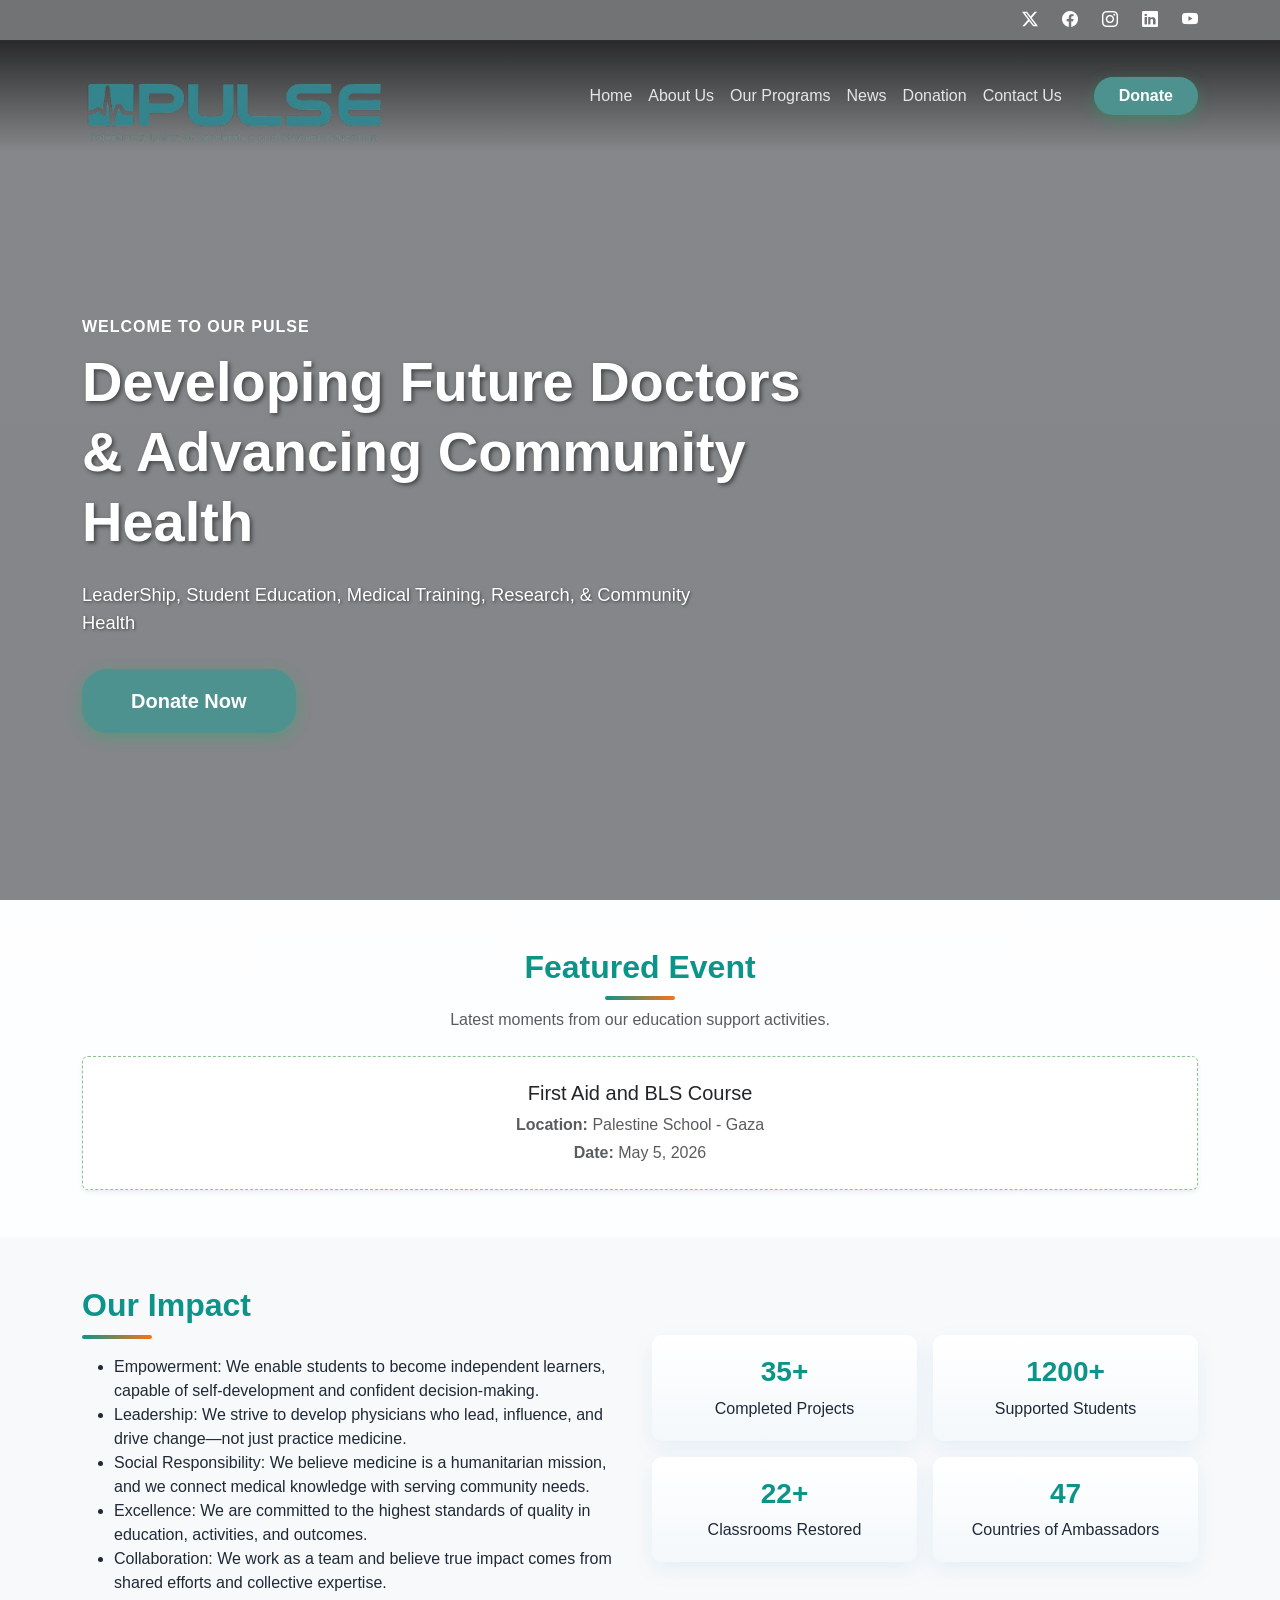
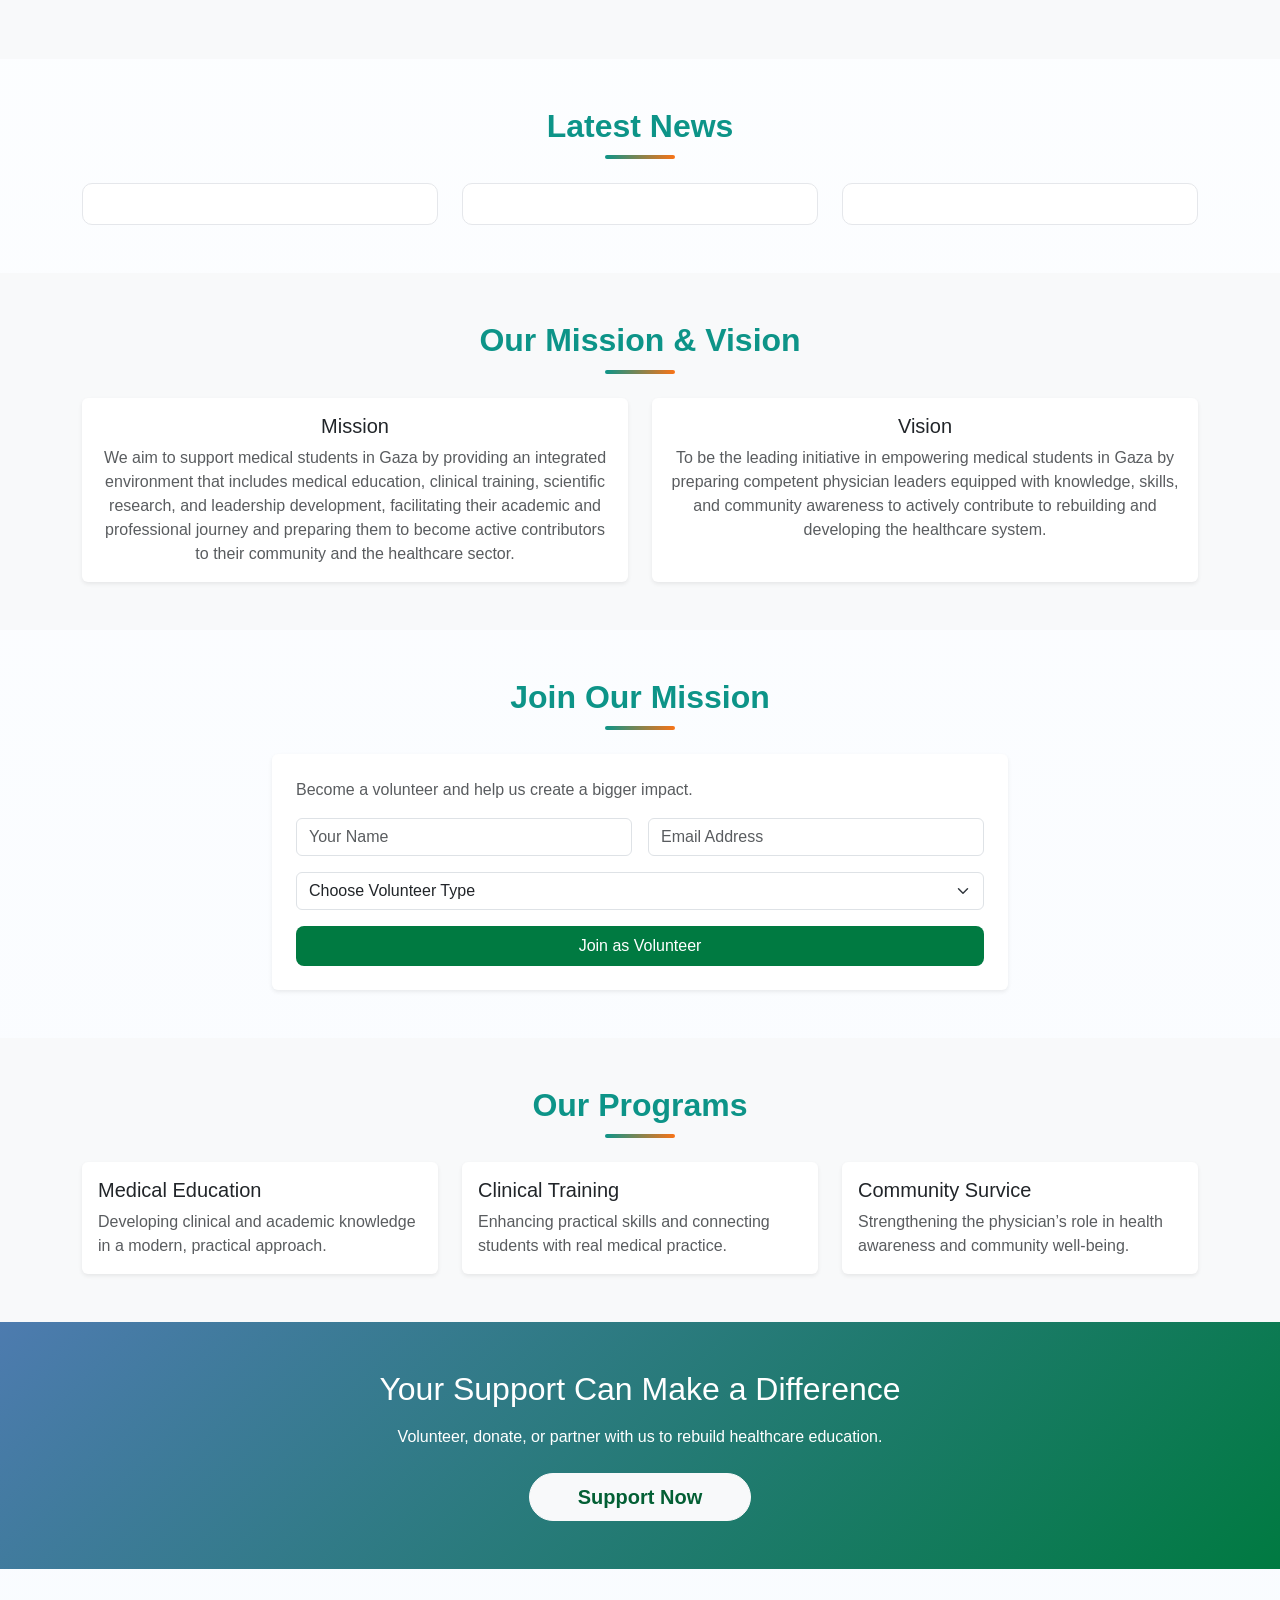
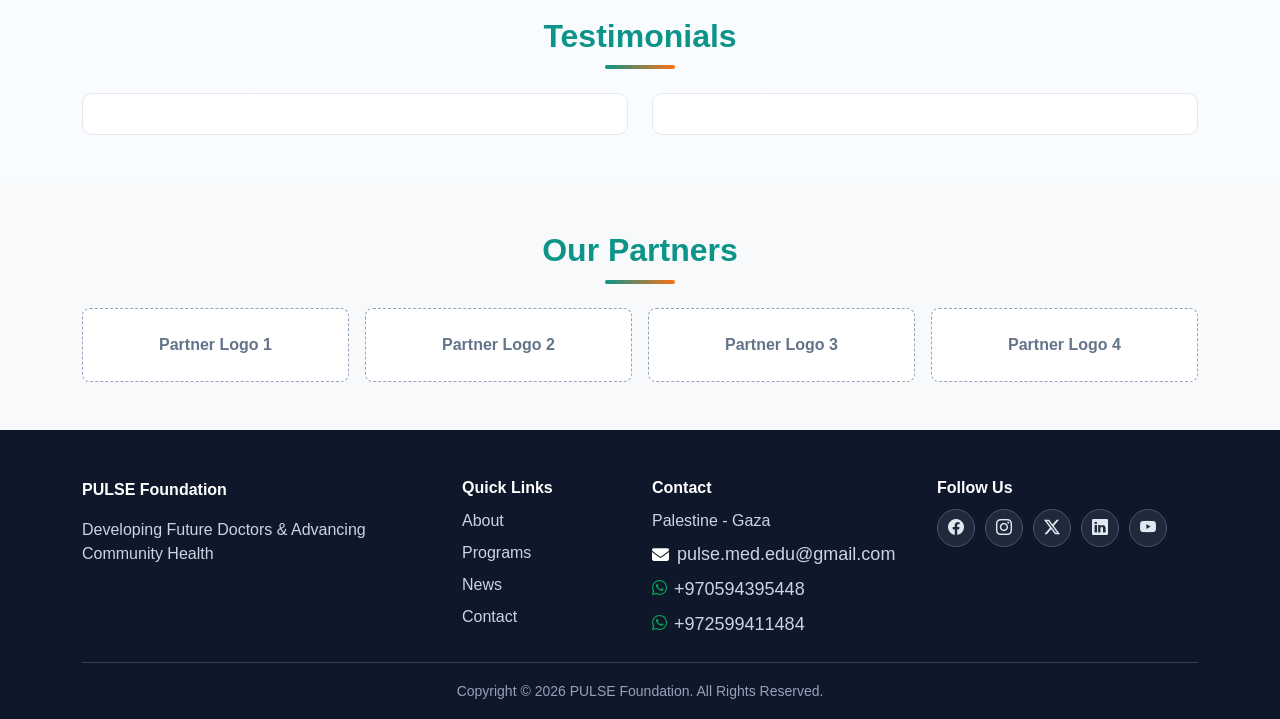
==== commit 99415659: "edit footer" ====
--- a/index.html
+++ b/index.html
@@ -340,7 +340,7 @@
             Developing Future Doctors & Advancing Community Health
           </p>
         </div>
-        <div class="col-6 col-lg-2">
+        <div class="col-4 col-lg-2">
           <h6 class="footer-title">Quick Links</h6>
           <div class="d-flex flex-column gap-2 footer-links">
             <a href="about.html">About</a>
@@ -349,7 +349,7 @@
             <a href="contact.html">Contact</a>
           </div>
         </div>
-        <div class="col-6 col-lg-3">
+        <div class="col-8 col-lg-3">
           <h6 class="footer-title">Contact</h6>
           <p class="footer-text mb-2">Palestine - Gaza</p>
 
@@ -362,7 +362,7 @@
             <p class="footer-text mb-0" style="font-size: 18px;">pulse.med.edu@gmail.com</p>
           </a>
 
-          <a href="https://wa.me/970590009705943954480000" rel="noopener noreferrer" target="_blank"
+          <a href="https://wa.me/970594395448" rel="noopener noreferrer" target="_blank"
             class="text-white text-decoration-none d-flex mt-2" title="Contact Us On WhatsApp">
             <i class="fa-brands fa-whatsapp whatsapp-icon"></i>
             <p class="footer-text mb-0" style="font-size: 18px;">+970594395448</p>
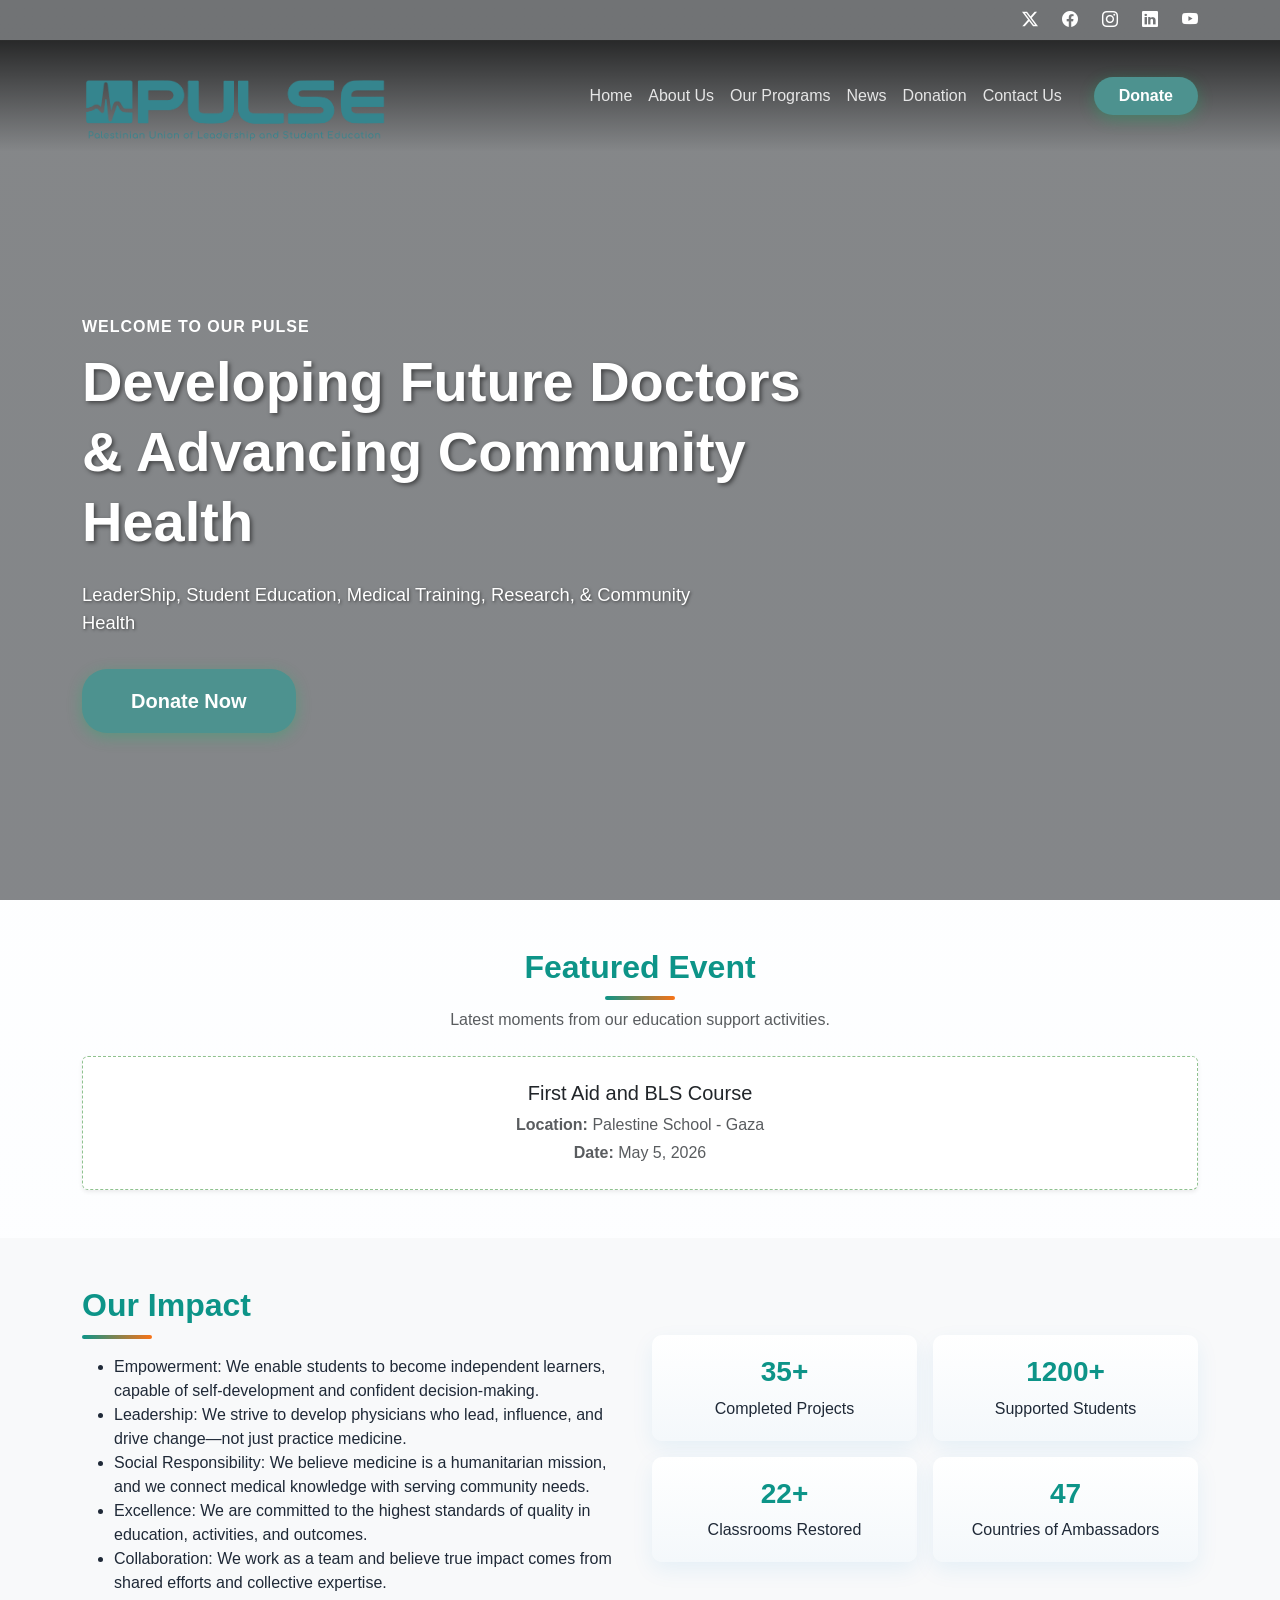
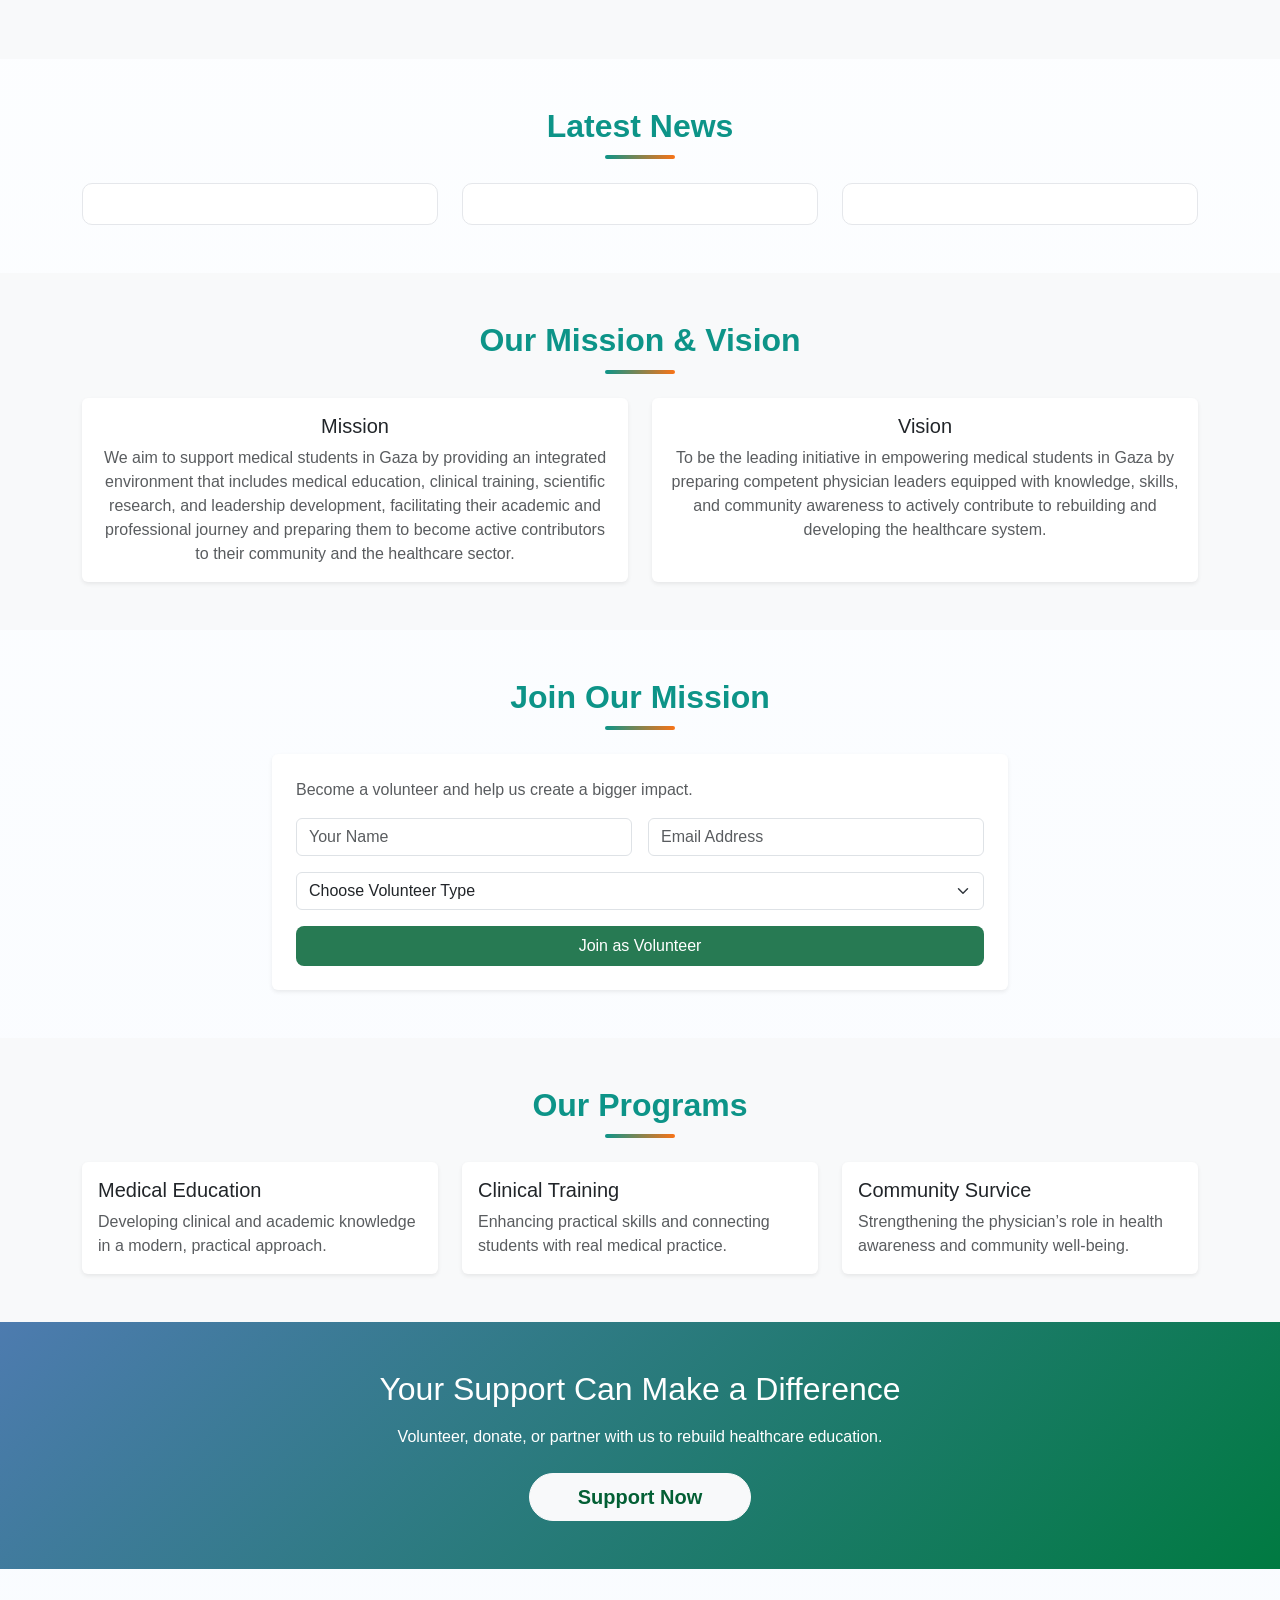
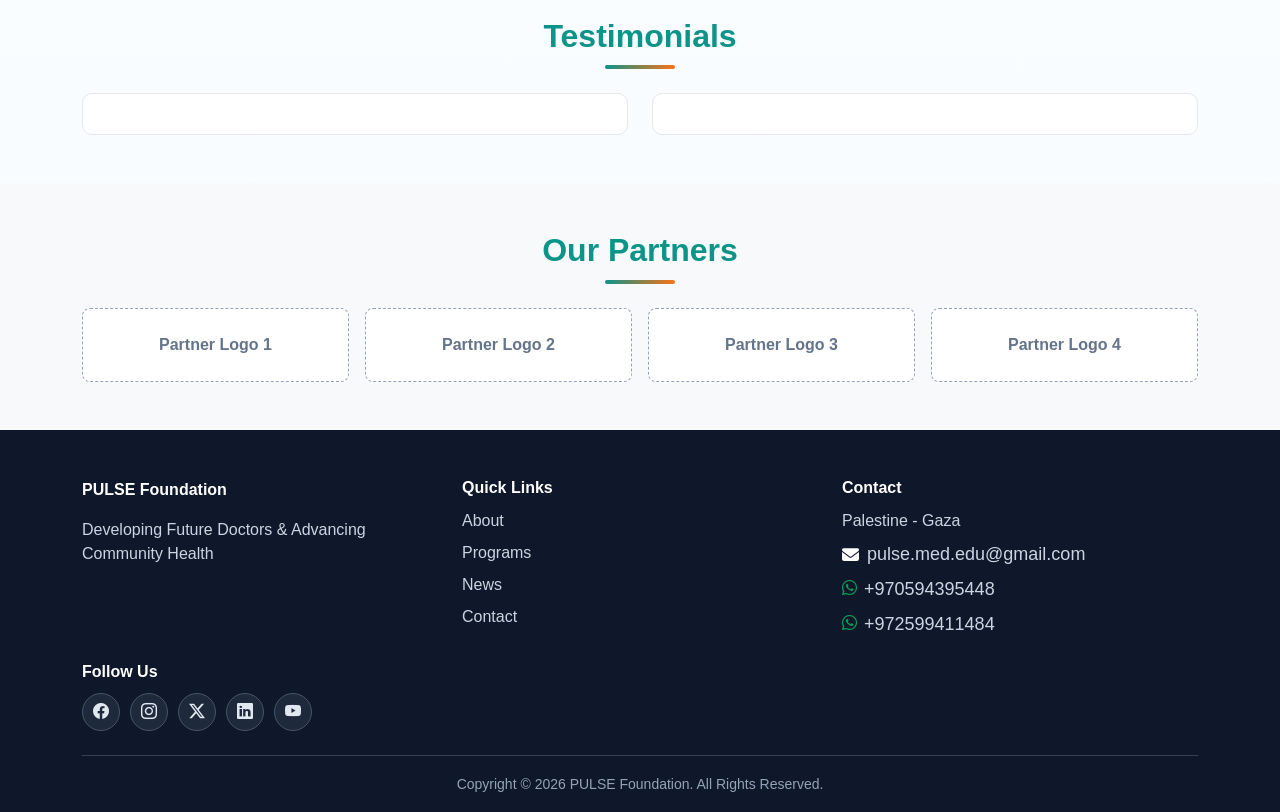
==== commit db01ac02: "edit some styles" ====
--- a/index.html
+++ b/index.html
@@ -30,7 +30,7 @@
 
   <nav class="navbar navbar-dark navbar-expand-lg bg-transparent position-absolute w-100 z-3 py-3" style="top: 40px;">
     <div class="container">
-      <a href="index.html" class="logo"><img src="images/logo-green.png" alt="PULSE Logo" class="logo"></a>
+      <a href="index.html" class="logo"><img src="images/green-logo.png" alt="PULSE Logo" class="logo"></a>
       <button class="navbar-toggler" type="button" data-bs-toggle="collapse" data-bs-target="#mainNav"
         aria-controls="mainNav" aria-expanded="false" aria-label="Toggle navigation">
         <span class="navbar-toggler-icon"></span>
@@ -231,7 +231,7 @@
               </div>
               <div class="col-12">
                 <button type="submit" class="btn border-0 w-100 py-2 rounded-3 text-white"
-                  style="background-color: #007a41;">Join as
+                  style="background-color: #277a53;">Join as
                   Volunteer</button>
               </div>
             </form>
@@ -340,7 +340,7 @@
             Developing Future Doctors & Advancing Community Health
           </p>
         </div>
-        <div class="col-4 col-lg-2">
+        <div class="col-4 col-lg-4">
           <h6 class="footer-title">Quick Links</h6>
           <div class="d-flex flex-column gap-2 footer-links">
             <a href="about.html">About</a>
@@ -349,7 +349,7 @@
             <a href="contact.html">Contact</a>
           </div>
         </div>
-        <div class="col-8 col-lg-3">
+        <div class="col-8 col-lg-4">
           <h6 class="footer-title">Contact</h6>
           <p class="footer-text mb-2">Palestine - Gaza</p>
 
@@ -374,7 +374,7 @@
             <p class="footer-text mb-0" style="font-size: 18px;">+972599411484</p>
           </a>
         </div>
-        <div class="col-lg-3">
+        <div class="col-lg-12">
           <h6 class="footer-title">Follow Us</h6>
           <div class="social-links">
             <a class="social-icon Facebook-icon" href="#" target="_blank" rel="noopener noreferrer"
--- a/style.css
+++ b/style.css
@@ -410,6 +410,9 @@
 }
 
 
+
+
+
 /* contact email style */
 .email-outline-btn {
     color: #4D928F;
